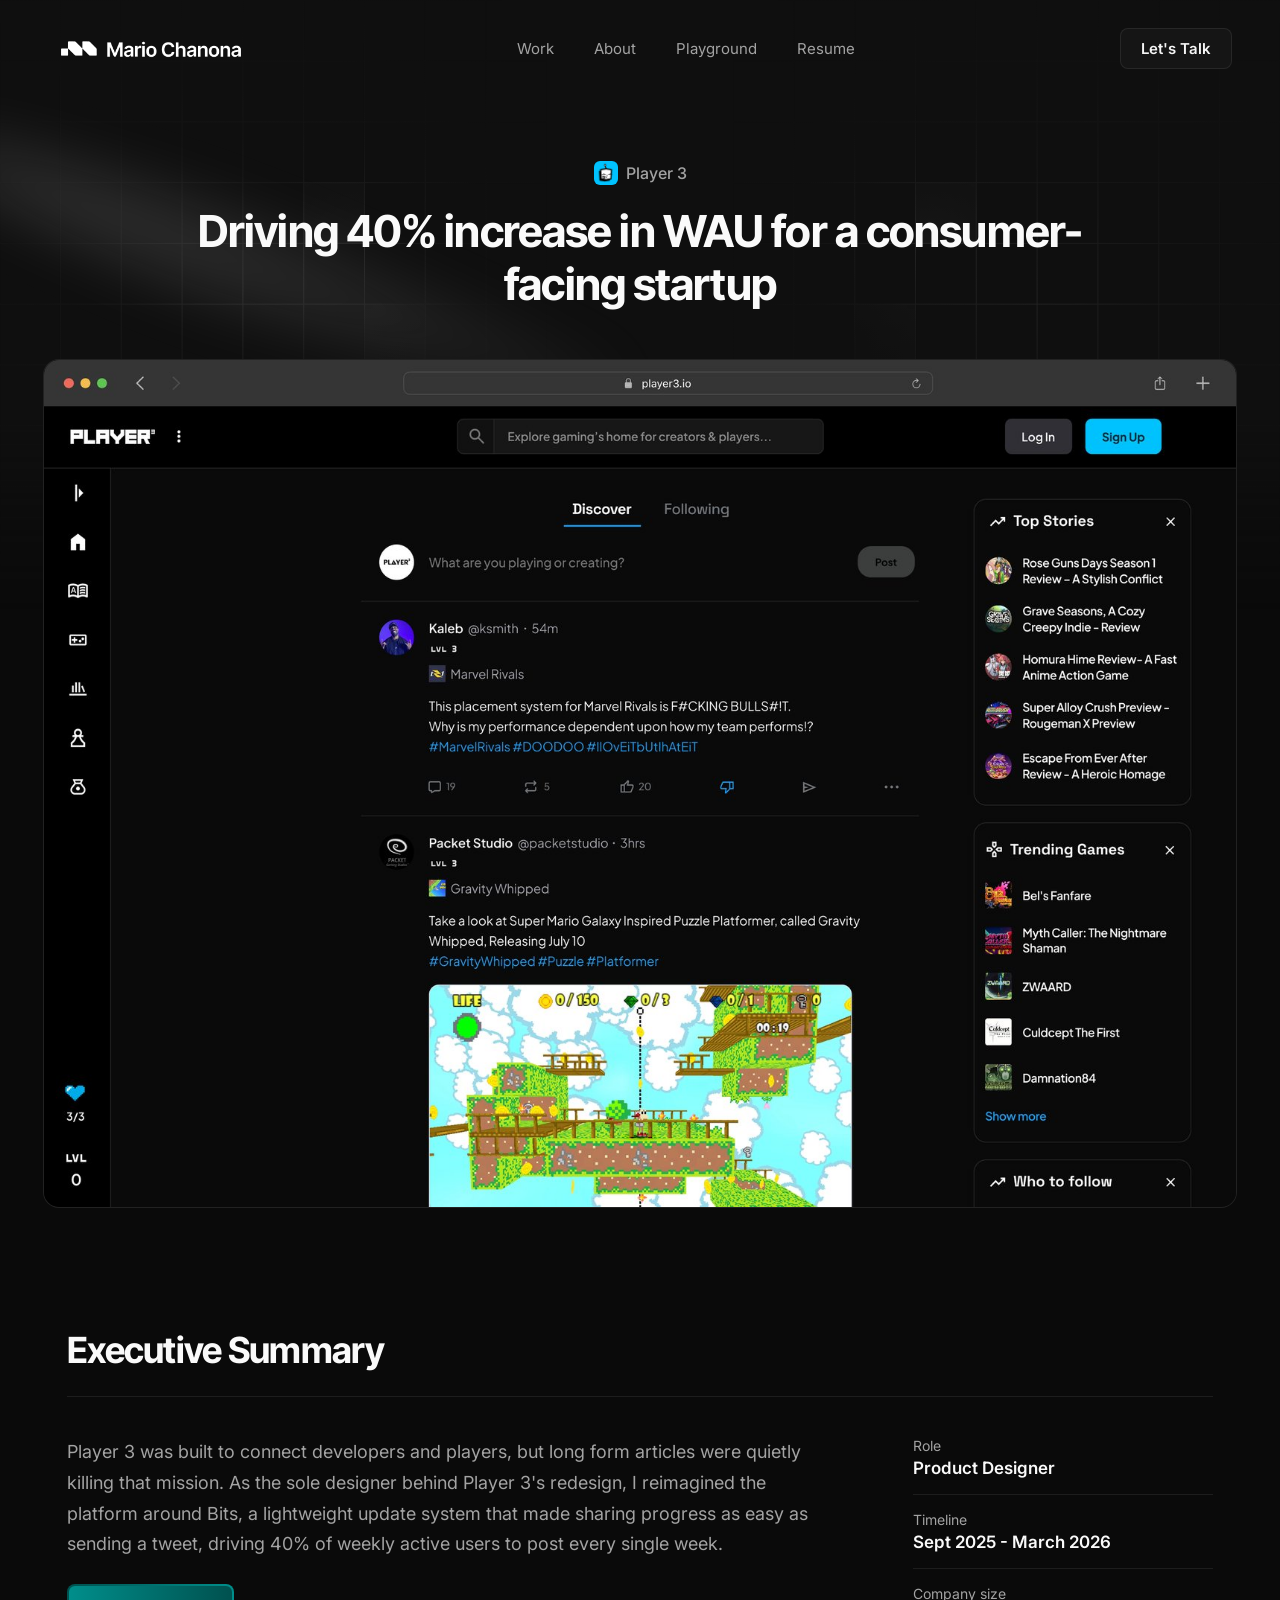
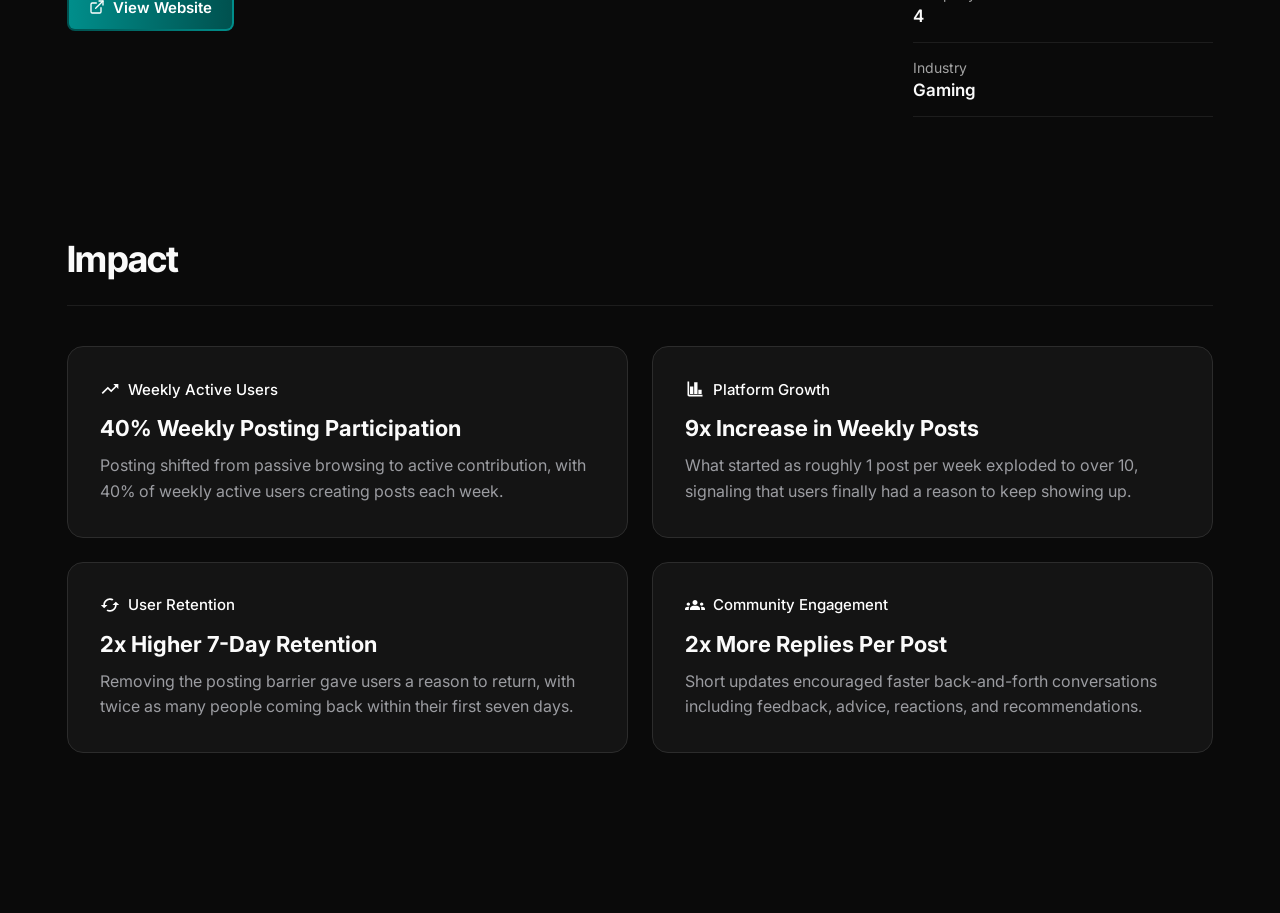
==== player3.html @ 50f40445 "Player 3 Case Study Added" ====
<!doctype html>
<html lang="en">
<head>
  <meta charset="UTF-8" />
  <meta name="viewport" content="width=device-width, initial-scale=1.0" />
  <title>Player 3 — Mario Chanona</title>
  <link rel="preconnect" href="https://fonts.googleapis.com" />
  <link rel="preconnect" href="https://fonts.gstatic.com" crossorigin />
  <link
    href="https://fonts.googleapis.com/css2?family=Inter:wght@400;500;600;700;800;900&family=Inter+Tight:wght@600&display=swap"
    rel="stylesheet" />
  <link rel="stylesheet" href="styles.css" />
</head>
<body>
  <div class="page-bg" aria-hidden="true"></div>

  <main>
    <header class="navbar" id="top">
      <a href="index.html" class="navbar__brand">
        <img src="images/My_ Logo.png" alt="Mario Chanona" class="navbar__logo-img" />
      </a>
      <nav class="navbar__links" aria-label="Primary">
        <a href="index.html#work" class="navbar__link">Work</a>
        <a href="index.html#about" class="navbar__link">About</a>
        <a href="index.html#playground" class="navbar__link">Playground</a>
        <a href="index.html#resume" class="navbar__link">Resume</a>
      </nav>
      <a href="index.html#contact" class="navbar__cta">Let's Talk</a>

      <button type="button" class="navbar__toggle" id="menuToggle" aria-label="Toggle menu" aria-expanded="false" aria-controls="mobileMenu">
        <svg class="navbar__toggle-icon navbar__toggle-icon--menu" width="22" height="22" viewBox="0 0 24 24" fill="none" stroke="currentColor" stroke-width="2" stroke-linecap="round" aria-hidden="true">
          <path d="M3 6h18M3 12h18M3 18h18" />
        </svg>
        <svg class="navbar__toggle-icon navbar__toggle-icon--close" width="22" height="22" viewBox="0 0 24 24" fill="none" stroke="currentColor" stroke-width="2" stroke-linecap="round" aria-hidden="true">
          <path d="M18 6 6 18M6 6l12 12" />
        </svg>
      </button>
    </header>

    <div class="mobile-menu" id="mobileMenu">
      <div class="mobile-menu__header">
        <a href="index.html" class="mobile-menu__brand">
          <img src="images/My_ Logo.png" alt="Mario Chanona" class="mobile-menu__logo-img" />
        </a>
        <button type="button" class="mobile-menu__close" id="menuClose" aria-label="Close menu">
          <svg width="22" height="22" viewBox="0 0 24 24" fill="none" stroke="currentColor" stroke-width="2" stroke-linecap="round" aria-hidden="true">
            <path d="M18 6 6 18M6 6l12 12" />
          </svg>
        </button>
      </div>

      <nav class="mobile-menu__links" aria-label="Mobile">
        <a href="index.html#work" class="mobile-menu__link">Work</a>
        <a href="index.html#about" class="mobile-menu__link">About</a>
        <a href="index.html#playground" class="mobile-menu__link">Playground</a>
        <a href="index.html#resume" class="mobile-menu__link">Resume</a>
      </nav>

      <a href="index.html#contact" class="mobile-menu__cta">Let's Talk</a>
    </div>

    <script>
      (function () {
        var toggle = document.getElementById('menuToggle');
        var closeBtn = document.getElementById('menuClose');
        var menu = document.getElementById('mobileMenu');

        function openMenu() {
          menu.classList.add('is-open');
          toggle.classList.add('is-active');
          toggle.setAttribute('aria-expanded', 'true');
          document.body.style.overflow = 'hidden';
        }

        function closeMenu() {
          menu.classList.remove('is-open');
          toggle.classList.remove('is-active');
          toggle.setAttribute('aria-expanded', 'false');
          document.body.style.overflow = '';
        }

        toggle.addEventListener('click', function () {
          menu.classList.contains('is-open') ? closeMenu() : openMenu();
        });
        closeBtn.addEventListener('click', closeMenu);
        menu.querySelectorAll('.mobile-menu__link, .mobile-menu__cta').forEach(function (link) {
          link.addEventListener('click', closeMenu);
        });
      })();
    </script>

    <section class="case-hero">
      <span class="case-hero__eyebrow">
        <img src="images/Player3_icon.png" alt="" class="case-hero__icon" />
        Player 3
      </span>

      <h1 class="case-hero__title">Driving 40% increase in WAU for a consumer-facing startup</h1>

      <div class="case-hero__preview">
        <img src="images/player-preview.jpg" alt="Player 3 case study preview" />
      </div>
    </section>

    <section class="case-summary">
      <h2 class="case-summary__heading">Executive Summary</h2>
      <hr class="case-summary__divider" />

      <div class="case-summary__grid">
        <div class="case-summary__text">
          <p>
            Player 3 was built to connect developers and players, but long form articles were quietly killing
            that mission. As the sole designer behind Player 3's redesign, I reimagined the platform around
            Bits, a lightweight update system that made sharing progress as easy as sending a tweet, driving
            40% of weekly active users to post every single week.
          </p>

          <a href="https://player3.io" target="_blank" rel="noopener" class="case-summary__cta">
            <svg width="16" height="16" viewBox="0 0 24 24" fill="none" stroke="currentColor" stroke-width="2" stroke-linecap="round" stroke-linejoin="round" aria-hidden="true">
              <path d="M18 13v6a2 2 0 0 1-2 2H5a2 2 0 0 1-2-2V8a2 2 0 0 1 2-2h6" />
              <path d="M15 3h6v6" />
              <path d="M10 14 21 3" />
            </svg>
            View Website
          </a>
        </div>

        <div class="case-summary__meta">
          <div class="case-summary__meta-item">
            <span class="case-summary__meta-label">Role</span>
            <span class="case-summary__meta-value">Product Designer</span>
          </div>
          <div class="case-summary__meta-item">
            <span class="case-summary__meta-label">Timeline</span>
            <span class="case-summary__meta-value">Sept 2025 - March 2026</span>
          </div>
          <div class="case-summary__meta-item">
            <span class="case-summary__meta-label">Company size</span>
            <span class="case-summary__meta-value">4</span>
          </div>
          <div class="case-summary__meta-item">
            <span class="case-summary__meta-label">Industry</span>
            <span class="case-summary__meta-value">Gaming</span>
          </div>
        </div>
      </div>
    </section>

    <section class="case-impact">
      <h2 class="case-impact__heading">Impact</h2>
      <hr class="case-impact__divider" />

      <div class="case-impact__grid">
        <article class="impact-card">
          <div class="impact-card__label">
            <svg width="20" height="20" viewBox="0 0 24 24" fill="currentColor" aria-hidden="true">
              <path d="M16 6l2.29 2.29-4.88 4.88-4-4L2 16.59 3.41 18l6-6 4 4 6.3-6.29L22 12V6z" />
            </svg>
            Weekly Active Users
          </div>
          <h3 class="impact-card__stat">40% Weekly Posting Participation</h3>
          <p class="impact-card__description">
            Posting shifted from passive browsing to active contribution, with 40% of weekly active users
            creating posts each week.
          </p>
        </article>

        <article class="impact-card">
          <div class="impact-card__label">
                <img src="images/finance.svg" alt="" class="impact-card__icon" />
                Platform Growth
          </div>
          <h3 class="impact-card__stat">9x Increase in Weekly Posts</h3>
          <p class="impact-card__description">
            What started as roughly 1 post per week exploded to over 10, signaling that users finally had a
            reason to keep showing up.
          </p>
        </article>

        <article class="impact-card">
          <div class="impact-card__label">
            <svg width="20" height="20" viewBox="0 0 24 24" fill="currentColor" aria-hidden="true">
              <path d="M19 8l-4 4h3c0 3.31-2.69 6-6 6-1.01 0-1.97-.25-2.8-.7l-1.46 1.46C8.97 19.54 10.43 20 12 20c4.42 0 8-3.58 8-8h3l-4-4zM6 12c0-3.31 2.69-6 6-6 1.01 0 1.97.25 2.8.7l1.46-1.46C15.03 4.46 13.57 4 12 4c-4.42 0-8 3.58-8 8H1l4 4 4-4H6z" />
            </svg>
            User Retention
          </div>
          <h3 class="impact-card__stat">2x Higher 7-Day Retention</h3>
          <p class="impact-card__description">
            Removing the posting barrier gave users a reason to return, with twice as many people coming back
            within their first seven days.
          </p>
        </article>

        <article class="impact-card">
          <div class="impact-card__label">
                <img src="images/groups.svg" alt="" class="impact-card__icon" />
                Community Engagement
          </div>
          <h3 class="impact-card__stat">2x More Replies Per Post</h3>
          <p class="impact-card__description">
            Short updates encouraged faster back-and-forth conversations including feedback, advice, reactions,
            and recommendations.
          </p>
        </article>
      </div>
    </section>
  </main>
</body>
</html>
---- styles.css ----
* {
  margin: 0;
  padding: 0;
  box-sizing: border-box;
}

:root {
  --bg: #0a0a0a;
  --bg-panel: #151515;
  --text-primary: #f5f5f5;
  --text-secondary: #a3a3a3;
  --text-muted: #7a7a7a;
  --border: rgba(255, 255, 255, 0.08);
}

html,
body {
  background: var(--bg);
  color: var(--text-primary);
  font-family: 'Inter', -apple-system, BlinkMacSystemFont, 'Segoe UI', sans-serif;
  -webkit-font-smoothing: antialiased;
  -moz-osx-font-smoothing: grayscale;
  scroll-behavior: smooth;
}

a {
  color: inherit;
  text-decoration: none;
}

/* ---------- Page background ----------
   Wraps the navbar AND the hero in one continuous image, so the
   background doesn't restart below the nav. Swap the file at
   images/background.png to update it. */

.page-bg {
  position: absolute;
  top: 0;
  left: 0;
  right: 0;
  aspect-ratio: 2000 / 952; /* the SVG's own native canvas size — keeps grid cells true to scale */
  z-index: 0;
  pointer-events: none;
  background-image: url('images/glow.svg');
  background-repeat: no-repeat;
  background-position: top center;
  background-size: 100% 100%;
  mask-image: linear-gradient(to bottom, black 0%, black 70%, transparent 100%);
  -webkit-mask-image: linear-gradient(to bottom, black 0%, black 70%, transparent 100%);
}

/* ---------- Navbar ---------- */

.navbar {
  position: relative;
  z-index: 10;
  display: flex;
  align-items: center;
  justify-content: space-between;
  max-width: 1440px;
  margin: 0 auto;
  padding: 28px 48px;
}

.navbar__brand {
  display: flex;
  align-items: center;
  gap: 10px;
}

.navbar__logo-img {
  flex-shrink: 0;
}

.navbar__brand-name {
  font-size: 17px;
  font-weight: 700;
  letter-spacing: -0.01em;
  color: var(--text-primary);
}

.navbar__link {
  font-size: 15px;
  font-weight: 400;
  color: var(--text-secondary);
  transition: color 0.15s ease;
}

.navbar__link:hover {
  color: var(--text-primary);
}

.navbar__link:active {
  color: #d4d4d4;
}

/* Add this class to whichever link is the current page */
.navbar__link--current {
  color: var(--text-primary);
  position: relative;
}

.navbar__link--current::after {
  content: '';
  position: absolute;
  left: 0;
  right: 0;
  bottom: -6px;
  height: 1px;
  background: var(--text-primary);
}

.navbar__links {
  display: flex;
  align-items: center;
  gap: 40px;
}

.navbar__cta {
  display: inline-flex;
  align-items: center;
  justify-content: center;
  padding: 10px 20px;
  border-radius: 8px;
  border: 1px solid var(--border);
  background: var(--bg-panel);
  font-size: 15px;
  font-weight: 600;
  color: var(--text-primary);
  transition: background 0.15s ease, border-color 0.15s ease;
}

.navbar__cta:hover {
  background: #1f1f1f;
  border-color: rgba(255, 255, 255, 0.16);
}

@media (max-width: 860px) {
  .navbar {
    padding: 20px 24px;
  }

  .navbar__links {
    display: none;
  }
}

.navbar__logo-img {
  flex-shrink: 0;
  display: block;
  height: 32px;
  width: auto;
}

/* ---------- Hero ---------- */

.hero {
  position: relative;
  padding: 120px 24px 64px;
}

.hero__content {
  position: relative;
  z-index: 1;
  max-width: 1000px;
  margin: 0 auto;
  text-align: center;
}

.hero__title {
  font-family: 'Inter Tight', 'Inter', sans-serif;
  font-weight: 600;
  letter-spacing: -0.02em;
  line-height: 1.2;
  font-size: 3.4375rem; /* 55px */
  color: #fafafa;
}

.hero__description {
  margin: 32px auto 0;
  max-width: 700px;
  font-size: 19px;
  line-height: 1.55;
  color: var(--text-secondary);
  font-weight: 400;
  text-wrap: balance; /* keeps this at 2 balanced lines instead of an orphan 3rd line */
}

.hero__cta {
  display: inline-flex;
  align-items: center;
  justify-content: center;
  margin-top: 40px;
  padding: 10px 20px;
  border-radius: 8px;
  background: #ffffff;
  color: #0a0a0a;
  font-size: 15px;
  font-weight: 600;
  transition: transform 0.15s ease, background 0.15s ease;
}

.hero__cta:hover {
  background: #ececec;
  transform: translateY(-1px);
}

@media (max-width: 640px) {
  .hero {
    padding: 88px 20px 120px;
  }

   .hero__title {
    font-size: 2.5rem; /* 40px — fixed 55px is too wide for small screens */
  }

  .hero__description {
    font-size: 16px;
  }
}

/* ---------- Trusted-by logo marquee ---------- */

.trusted {
  position: relative;
  z-index: 1;
  padding: 0 24px 120px;
  text-align: center;
}

.trusted__label {
  font-size: 17px;
  font-weight: 600;
  color: var(--text-primary);
  margin-bottom: 32px;
  letter-spacing: -0.005em;
}

.trusted__marquee {
  overflow: hidden;
  max-width: 1100px;
  margin: 0 auto;
  mask-image: linear-gradient(to right, transparent, black 10%, black 90%, transparent);
  -webkit-mask-image: linear-gradient(to right, transparent, black 10%, black 90%, transparent);
}

.trusted__track {
  display: flex;
  align-items: center;
  gap: 64px;
  width: max-content;
  animation: trusted-scroll 24s linear infinite;
}


.trusted__logo {
  flex-shrink: 0;
  display: flex;
  align-items: center;
}

.trusted__logo img {
  height: 28px;
  width: auto;
  /* forces every logo to the same muted gray, no matter its original color */
  filter: grayscale(1) brightness(0) invert(1);
  opacity: 0.55;
  transition: opacity 0.15s ease;
}

.trusted__logo:hover img {
  opacity: 0.85;
}

@keyframes trusted-scroll {
  from { transform: translateX(0); }
  to { transform: translateX(-50%); }
}

@media (prefers-reduced-motion: reduce) {
  .trusted__track {
    animation: none;
  }
}

/* ---------- Featured work ---------- */

.work {
  position: relative;
  z-index: 1;
  max-width: 1194px;
  margin: 0 auto;
  padding: 0 24px 160px;
}

.work__intro {
  text-align: center;
}

.work__eyebrow {
  display: inline-flex;
  align-items: center;
  gap: 8px;
  padding: 8px 16px;
  border-radius: 999px;
  background: rgba(51, 198, 171, 0.1);
  border: 1px solid rgba(51, 198, 171, 0.35);
  color: #33c6ab;
  font-size: 14px;
  font-weight: 600;
}

.work__heading {
  margin-top: 24px;
  font-family: 'Inter Tight', 'Inter', sans-serif;
  font-weight: 700;
  letter-spacing: -0.02em;
  font-size: clamp(32px, 5vw, 48px);
  color: #fafafa;
}

.work__subheading {
  margin-top: 16px;
  font-size: 18px;
  color: var(--text-secondary);
}

.work__card {
  position: sticky;
  margin-top: 64px;
  display: grid;
  grid-template-columns: 1fr 1fr;
  gap: 48px;
  align-items: stretch;
  background: #161616;
  border: 1px solid var(--border);
  border-radius: 20px;
  padding: 48px;
  text-align: left;
}

.work__card--1 {
  top: 24px;
  z-index: 1;
}

.work__card--2 {
  top: 40px;
  z-index: 2;
}

.work__card--3 {
  top: 56px;
  z-index: 3;
}

.work__card--4 {
  top: 72px;
  z-index: 4;
}

.work__project-logo {
  display: block;
  height: 14px;
  width: auto;
}

.work__project-title {
  margin-top: 20px;
  font-size: 26px;
  font-weight: 700;
  line-height: 1.3;
  color: #fafafa;
}

.work__cta {
  display: inline-flex;
  align-items: center;
  gap: 6px;
  margin-top: 24px;
  padding: 12px 20px;
  background: #1f1f1f;
  border: 1px solid #2b2b2b;
  border-radius: 8px;
  color: var(--text-primary);
  font-size: 15px;
  font-weight: 600;
  transition: background 0.15s ease, border-color 0.15s ease;
}

.work__cta:hover {
  background: #303030;
  border-color: #2b2b2b;
}

.work__stats {
  display: flex;
  gap: 40px;
  margin-top: 40px;
}

.work__stat {
  display: flex;
  flex-direction: column;
}

.work__stat-number {
  font-size: 28px;
  font-weight: 700;
  color: #00BF40;
}

.work__stat-label {
  margin-top: 4px;
  font-size: 14px;
  color: var(--text-secondary);
}

.work__project-preview {
  border-radius: 12px;
  overflow: hidden;
}

.work__project-preview img {
  width: 100%;
  height: 100%;
  object-fit: cover;
  display: block;
}


@media (max-width: 860px) {
  .work__card {
    grid-template-columns: 1fr;
    position: sticky;
  }

  .work__card + .work__card {
    margin-top: 400px;
  }
}

@media (max-width: 640px) {
  .work__stats {
    flex-wrap: wrap;
    row-gap: 24px;
  }
}

/* ---------- Testimonials ---------- */

.testimonials {
  position: relative;
  z-index: 1;
  padding: 160px 0;
  overflow: hidden;
}

.testimonials__intro {
  max-width: 1194px;
  margin: 0 auto;
  padding: 0 24px;
  text-align: center;
}

.testimonials__eyebrow {
  display: inline-flex;
  align-items: center;
  gap: 8px;
  padding: 8px 16px;
  border-radius: 999px;
  background: rgba(51, 198, 171, 0.1);
  border: 1px solid rgba(51, 198, 171, 0.35);
  color: #33c6ab;
  font-size: 14px;
  font-weight: 600;
}

.testimonials__heading {
  margin-top: 24px;
  font-family: 'Inter Tight', 'Inter', sans-serif;
  font-weight: 700;
  letter-spacing: -0.02em;
  font-size: clamp(32px, 5vw, 48px);
  color: #fafafa;
}

.testimonials__subheading {
  margin: 16px auto 0;
  max-width: 560px;
  font-size: 18px;
  color: var(--text-secondary);
}

.testimonials__row {
  max-width: 1100px;
  margin: 40px auto 0;
  overflow: hidden;
  mask-image: linear-gradient(to right, transparent, black 10%, black 90%, transparent);
  -webkit-mask-image: linear-gradient(to right, transparent, black 10%, black 90%, transparent);
}

.testimonials__row:first-of-type {
  margin-top: 64px;
}

.testimonials__track {
  display: flex;
  gap: 24px;
  width: max-content;
  padding: 0 24px;
  animation-duration: 50s;
  animation-timing-function: linear;
  animation-iteration-count: infinite;
}

.testimonials__row--top .testimonials__track {
  animation-name: testimonials-scroll-left;
}

.testimonials__row--bottom .testimonials__track {
  animation-name: testimonials-scroll-right;
}

@keyframes testimonials-scroll-left {
  from {
    transform: translateX(0);
  }
  to {
    transform: translateX(-50%);
  }
}

@keyframes testimonials-scroll-right {
  from {
    transform: translateX(-50%);
  }
  to {
    transform: translateX(0);
  }
}

@media (prefers-reduced-motion: reduce) {
  .testimonials__track {
    animation: none;
  }
}

.testimonial-card {
  flex-shrink: 0;
  display: flex;
  flex-direction: column;
  justify-content: space-between;
  width: 400px;
  padding: 24px;
  background: #161616;
  border: 1px solid #242424;
  border-radius: 16px;
}

.testimonial-card__quote {
  font-size: 15px;
  line-height: 1.6;
  color: var(--text-secondary);
}

.testimonial-card__footer {
  display: flex;
  align-items: center;
  justify-content: space-between;
  gap: 16px;
  margin-top: 24px;
}

.testimonial-card__person {
  display: flex;
  align-items: center;
  gap: 12px;
  min-width: 0;
  flex: 1 1 auto;
  overflow: hidden;
}

.testimonial-card__avatar {
  flex-shrink: 0;
  width: 40px;
  height: 40px;
  border-radius: 50%;
  object-fit: cover;
  background: var(--bg-panel);
}

.testimonial-card__name {
  font-size: 14px;
  font-weight: 600;
  color: var(--text-primary);
  white-space: nowrap;
  overflow: hidden;
  text-overflow: ellipsis;
}

.testimonial-card__role {
  margin-top: 2px;
  font-size: 13px;
  color: var(--text-secondary);
  white-space: nowrap;
  overflow: hidden;
  text-overflow: ellipsis;
}

.testimonial-card__brand {
  flex-shrink: 0;
  max-width: 130px;
  height: 22px;
  width: auto;
  object-fit: contain;
}

@media (max-width: 640px) {
  .testimonials {
    padding: 100px 0;
  }

  .testimonial-card {
    width: 300px;
  }
}

/* ---------- About ---------- */

.about {
  position: relative;
  z-index: 1;
  max-width: 1194px;
  margin: 0 auto;
  padding: 0 24px 160px;
  display: grid;
  grid-template-columns: 1fr 1fr;
  gap: 64px;
  align-items: center;
}

.about__eyebrow {
  display: inline-flex;
  align-items: center;
  gap: 8px;
  padding: 8px 16px;
  border-radius: 999px;
  background: rgba(51, 198, 171, 0.1);
  border: 1px solid rgba(51, 198, 171, 0.35);
  color: #33c6ab;
  font-size: 14px;
  font-weight: 600;
}

.about__heading {
  margin-top: 24px;
  font-family: 'Inter Tight', 'Inter', sans-serif;
  font-weight: 700;
  letter-spacing: -0.02em;
  font-size: clamp(32px, 5vw, 48px);
  color: #fafafa;
}

.about__description {
  margin-top: 16px;
  max-width: 480px;
  font-size: 18px;
  line-height: 1.6;
  color: var(--text-secondary);
}

.about__cta {
  display: inline-flex;
  align-items: center;
  margin-top: 32px;
  padding: 12px 20px;
  background: #1f1f1f;
  border: 1px solid #2b2b2b;
  border-radius: 8px;
  color: var(--text-primary);
  font-size: 15px;
  font-weight: 600;
  transition: background 0.15s ease, border-color 0.15s ease;
}

.about__cta:hover {
  background: #303030;
  border-color: #2b2b2b;
}

.about__photo img {
  display: block;
  width: 100%;
  aspect-ratio: 1 / 1;
  object-fit: cover;
  border-radius: 16px;
}

@media (max-width: 860px) {
  .about {
    grid-template-columns: 1fr;
  }

  .about__content {
    text-align: center;
  }
}

/* ---------- CTA banner ---------- */

.cta-banner {
  position: relative;
  z-index: 1;
  max-width: 1194px;
  margin: 0 auto;
  padding: 0 24px 160px;
}

.cta-banner__card {
  position: relative;
  overflow: hidden;
  display: flex;
  align-items: center;
  justify-content: space-between;
  gap: 32px;
  padding: 48px;
  background-color: #141414;
  background-image: url('images/glow.svg');
  background-size: cover;
  background-position: center;
  border: 1px solid var(--border);
  border-radius: 20px;
}

.cta-banner__heading {
  font-family: 'Inter Tight', 'Inter', sans-serif;
  font-weight: 700;
  letter-spacing: -0.02em;
  font-size: clamp(24px, 3vw, 32px);
  color: #fafafa;
}

.cta-banner__subheading {
  margin-top: 8px;
  font-size: 16px;
  color: var(--text-secondary);
}

.cta-banner__button {
  flex-shrink: 0;
  display: inline-flex;
  align-items: center;
  justify-content: center;
  padding: 14px 28px;
  background: #ffffff;
  color: #0a0a0a;
  border-radius: 8px;
  font-size: 15px;
  font-weight: 600;
  white-space: nowrap;
  transition: background 0.15s ease, transform 0.15s ease;
}

.cta-banner__button:hover {
  background: #ececec;
  transform: translateY(-1px);
}

@media (max-width: 640px) {
  .cta-banner__card {
    flex-direction: column;
    align-items: flex-start;
    padding: 32px;
  }

  .cta-banner__button {
    width: 100%;
    text-align: center;
  }
}

/* ---------- Footer ---------- */

.footer {
  position: relative;
  z-index: 1;
}

.footer__top {
  display: flex;
  align-items: center;
  justify-content: space-between;
  max-width: 1440px;
  margin: 0 auto;
  padding: 28px 48px;
}

.footer__logo-img {
  display: block;
  height: 32px;
  width: auto;
}

.footer__links {
  display: flex;
  align-items: center;
  gap: 40px;
}

.footer__link {
  font-size: 15px;
  font-weight: 400;
  color: var(--text-secondary);
  transition: color 0.15s ease;
}

.footer__link:hover {
  color: var(--text-primary);
}

.footer__divider {
  max-width: 1440px;
  margin: 0 auto;
  border: none;
  border-top: 1px solid var(--border);
}

.footer__bottom {
  display: flex;
  align-items: center;
  justify-content: space-between;
  max-width: 1440px;
  margin: 0 auto;
  padding: 24px 48px 48px;
}

.footer__copyright {
  font-size: 14px;
  color: var(--text-secondary);
}

.footer__socials {
  display: flex;
  align-items: center;
  gap: 12px;
}

.footer__icon {
  display: inline-flex;
  align-items: center;
  justify-content: center;
  width: 32px;
  height: 32px;
  border-radius: 8px;
  color: var(--text-secondary);
  background: var(--bg-panel);
  border: 1px solid var(--border);
}

@media (max-width: 640px) {
  .footer__top,
  .footer__bottom {
    padding-left: 24px;
    padding-right: 24px;
  }

  .footer__top {
    flex-direction: column;
    align-items: center;
    gap: 24px;
  }

  .footer__links {
    display: flex;
    flex-wrap: wrap;
    justify-content: center;
    gap: 16px 32px;
  }

  .footer__bottom {
    flex-direction: column;
    align-items: center;
    gap: 16px;
    text-align: center;
  }
}

/* ---------- Mobile menu ---------- */

.navbar__toggle {
  display: none;
  align-items: center;
  justify-content: center;
  padding: 8px;
  background: none;
  border: none;
  color: var(--text-primary);
  cursor: pointer;
}

.navbar__toggle-icon--close {
  display: none;
}

.navbar__toggle.is-active .navbar__toggle-icon--menu {
  display: none;
}

.navbar__toggle.is-active .navbar__toggle-icon--close {
  display: block;
}

.mobile-menu {
  position: fixed;
  inset: 0;
  z-index: 50;
  display: flex;
  flex-direction: column;
  background: var(--bg);
  opacity: 0;
  visibility: hidden;
  pointer-events: none;
  transition: opacity 0.2s ease;
}

.mobile-menu.is-open {
  opacity: 1;
  visibility: visible;
  pointer-events: auto;
}

.mobile-menu__header {
  display: flex;
  align-items: center;
  justify-content: space-between;
  padding: 20px 24px;
}

.mobile-menu__logo-img {
  display: block;
  height: 32px;
  width: auto;
}

.mobile-menu__close {
  display: inline-flex;
  align-items: center;
  justify-content: center;
  padding: 8px;
  background: none;
  border: none;
  color: var(--text-primary);
  cursor: pointer;
}

.mobile-menu__links {
  flex: 1;
  display: flex;
  flex-direction: column;
  align-items: center;
  justify-content: center;
  gap: 40px;
}

.mobile-menu__link {
  font-size: 20px;
  font-weight: 500;
  color: var(--text-secondary);
  transition: color 0.15s ease;
}

.mobile-menu__link:hover {
  color: var(--text-primary);
}

.mobile-menu__cta {
  align-self: center;
  margin-bottom: 64px;
  padding: 12px 32px;
  background: #1f1f1f;
  border: 1px solid #2b2b2b;
  border-radius: 8px;
  color: var(--text-primary);
  font-size: 16px;
  font-weight: 600;
  transition: background 0.15s ease, border-color 0.15s ease;
}

.mobile-menu__cta:hover {
  background: #303030;
  border-color: #2b2b2b;
}

@media (max-width: 860px) {
  .navbar__cta {
    display: none;
  }

  .navbar__toggle {
    display: inline-flex;
  }
}

/* ---------- Case study hero ---------- */

.case-hero {
  position: relative;
  z-index: 1;
  padding: 64px 24px 0;
  text-align: center;
}

.case-hero__eyebrow {
  display: inline-flex;
  align-items: center;
  gap: 8px;
  font-size: 16px;
  font-weight: 500;
  color: var(--text-secondary);
}

.case-hero__icon {
  display: block;
  width: 24px;
  height: 24px;
  border-radius: 6px;
  object-fit: cover;
}

.case-hero__title {
  margin: 16px auto 0;
  max-width: 900px;
  font-family: 'Inter Tight', 'Inter', sans-serif;
  font-weight: 700;
  letter-spacing: -0.02em;
  line-height: 1.2;
  font-size: clamp(28px, 4vw, 44px);
  color: #fafafa;
}

.case-hero__preview {
  max-width: 1194px;
  margin: 48px auto 0;
  border-radius: 16px;
  overflow: hidden;
  border: 1px solid var(--border);
  background: #0f0f0f;
}

.case-hero__preview img {
  display: block;
  width: 100%;
  height: auto;
}

@media (max-width: 640px) {
  .case-hero {
    padding: 48px 20px 0;
  }
}

/* ---------- Case study: Executive Summary ---------- */

.case-summary {
  position: relative;
  z-index: 1;
  max-width: 1194px;
  margin: 0 auto;
  padding: 120px 24px 0;
}

.case-summary__heading {
  font-family: 'Inter Tight', 'Inter', sans-serif;
  font-weight: 700;
  letter-spacing: -0.02em;
  font-size: clamp(28px, 4vw, 36px);
  color: #fafafa;
}

.case-summary__divider {
  margin: 24px 0 0;
  border: none;
  border-top: 1px solid var(--border);
}

.case-summary__grid {
  margin-top: 40px;
  display: grid;
  grid-template-columns: 1fr 300px;
  gap: 80px;
}

.case-summary__text p {
  font-size: 18px;
  line-height: 1.7;
  color: var(--text-secondary);
}

.case-summary__cta {
  display: inline-flex;
  align-items: center;
  gap: 8px;
  margin-top: 24px;
  padding: 12px 20px;
  border: 2px solid transparent;
  border-radius: 8px;
  background:
    linear-gradient(90deg, #008e8b 0%, #00514f 100%) padding-box,
    linear-gradient(90deg, #00514f 0%, #008e8b 100%) border-box;
  color: #ffffff;
  font-size: 15px;
  font-weight: 600;
  transition: opacity 0.15s ease;
}

.case-summary__cta:hover {
  opacity: 0.9;
}

.case-summary__meta {
  display: flex;
  flex-direction: column;
}

.case-summary__meta-item {
  padding: 16px 0;
  border-bottom: 1px solid var(--border);
}

.case-summary__meta-item:first-child {
  padding-top: 0;
}

.case-summary__meta-label {
  display: block;
  font-size: 14px;
  color: var(--text-secondary);
}

.case-summary__meta-value {
  display: block;
  margin-top: 4px;
  font-size: 17px;
  font-weight: 600;
  color: #fafafa;
}

@media (max-width: 860px) {
  .case-summary {
    padding-top: 80px;
  }

  .case-summary__grid {
    grid-template-columns: 1fr;
    gap: 40px;
  }
}

/* ---------- Case study: Impact ---------- */

.case-impact {
  position: relative;
  z-index: 1;
  max-width: 1194px;
  margin: 0 auto;
  padding: 120px 24px 160px;
}

.case-impact__heading {
  font-family: 'Inter Tight', 'Inter', sans-serif;
  font-weight: 700;
  letter-spacing: -0.02em;
  font-size: clamp(28px, 4vw, 36px);
  color: #fafafa;
}

.case-impact__divider {
  margin: 24px 0 0;
  border: none;
  border-top: 1px solid var(--border);
}

.case-impact__grid {
  margin-top: 40px;
  display: grid;
  grid-template-columns: 1fr 1fr;
  gap: 24px;
}

.impact-card {
  background: #141414;
  border: 1px solid #2c2c2c;
  border-radius: 16px;
  padding: 32px;
}

.impact-card__label {
  display: flex;
  align-items: center;
  gap: 8px;
  font-size: 15px;
  font-weight: 500;
  color: #ffffff;
}

.impact-card__stat {
  margin-top: 16px;
  font-size: 22px;
  font-weight: 700;
  color: #fbfbfb;
}

.impact-card__icon {
  display: block;
  width: 20px;
  height: 20px;
  flex-shrink: 0;
}

.impact-card__description {
  margin-top: 12px;
  font-size: 16px;
  line-height: 1.6;
  color: #9b9ca1;
}

@media (max-width: 860px) {
  .case-impact {
    padding: 80px 24px 120px;
  }

  .case-impact__grid {
    grid-template-columns: 1fr;
  }
}
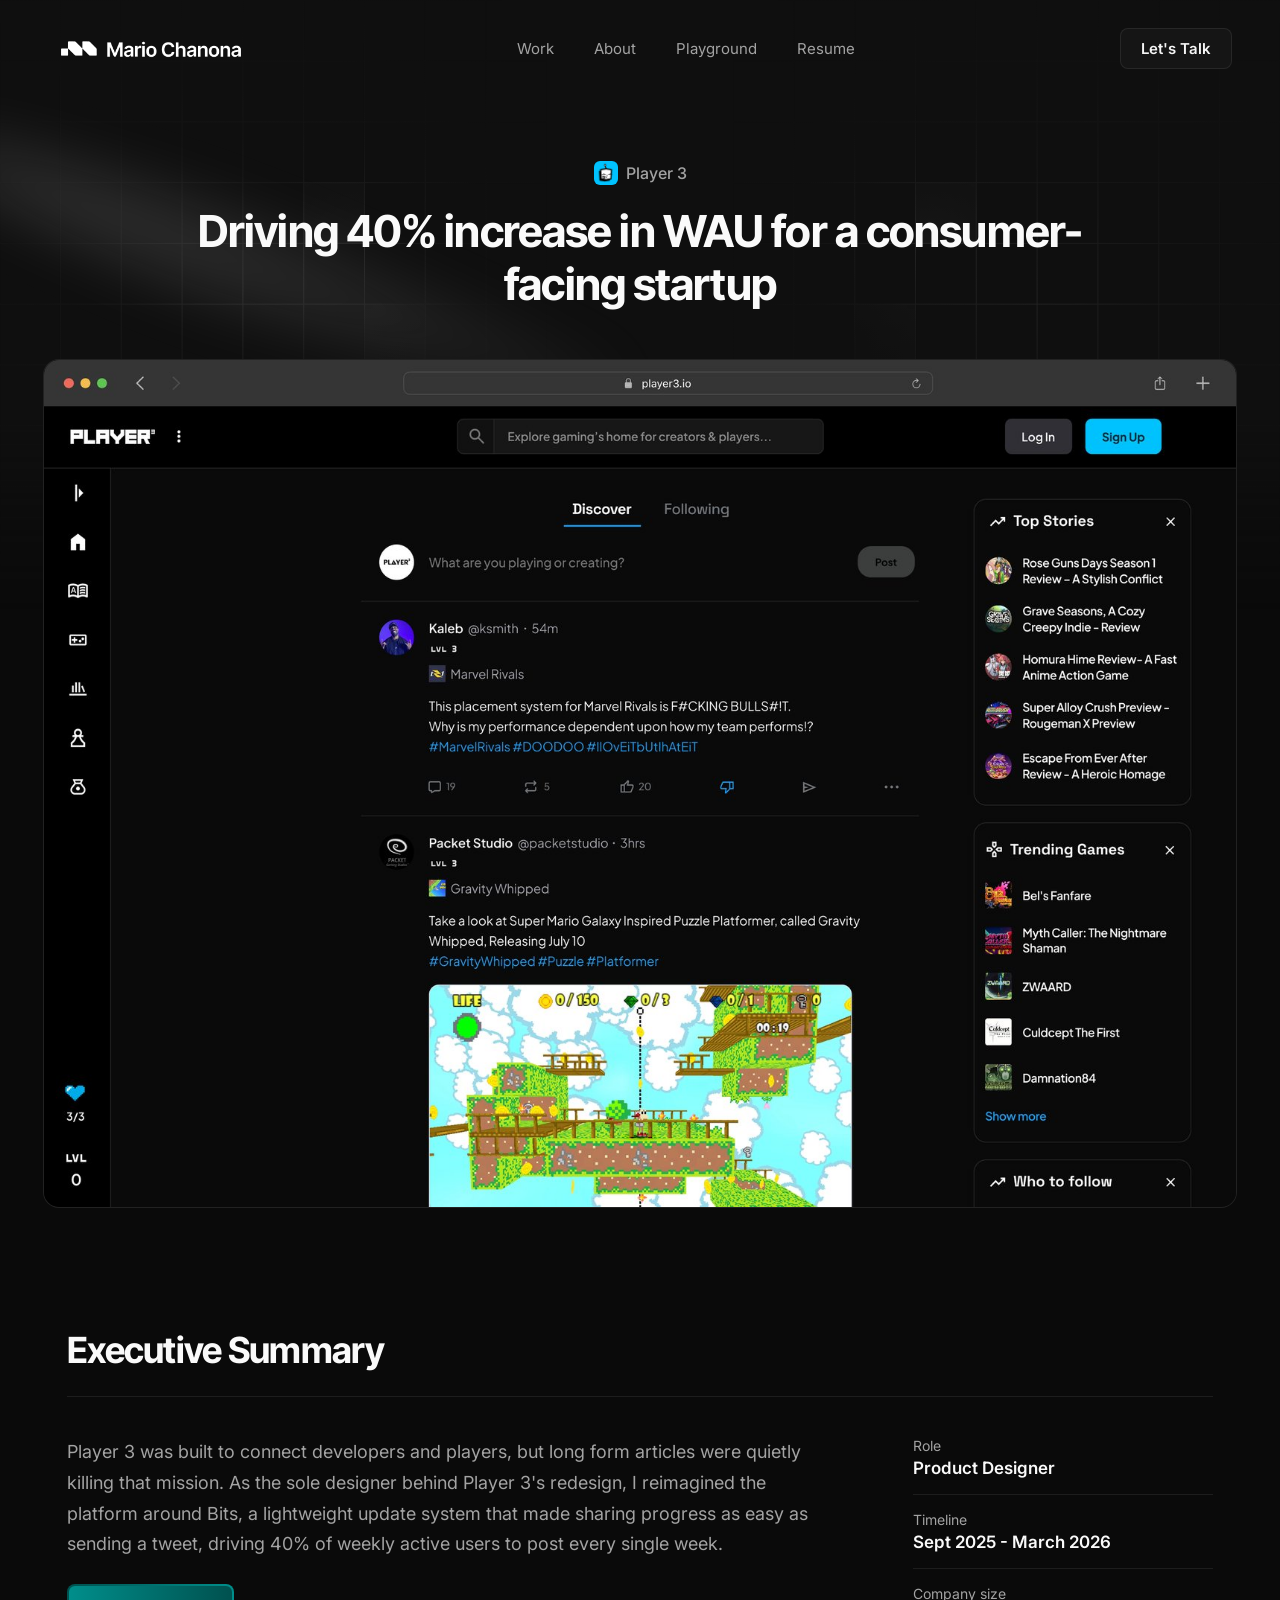
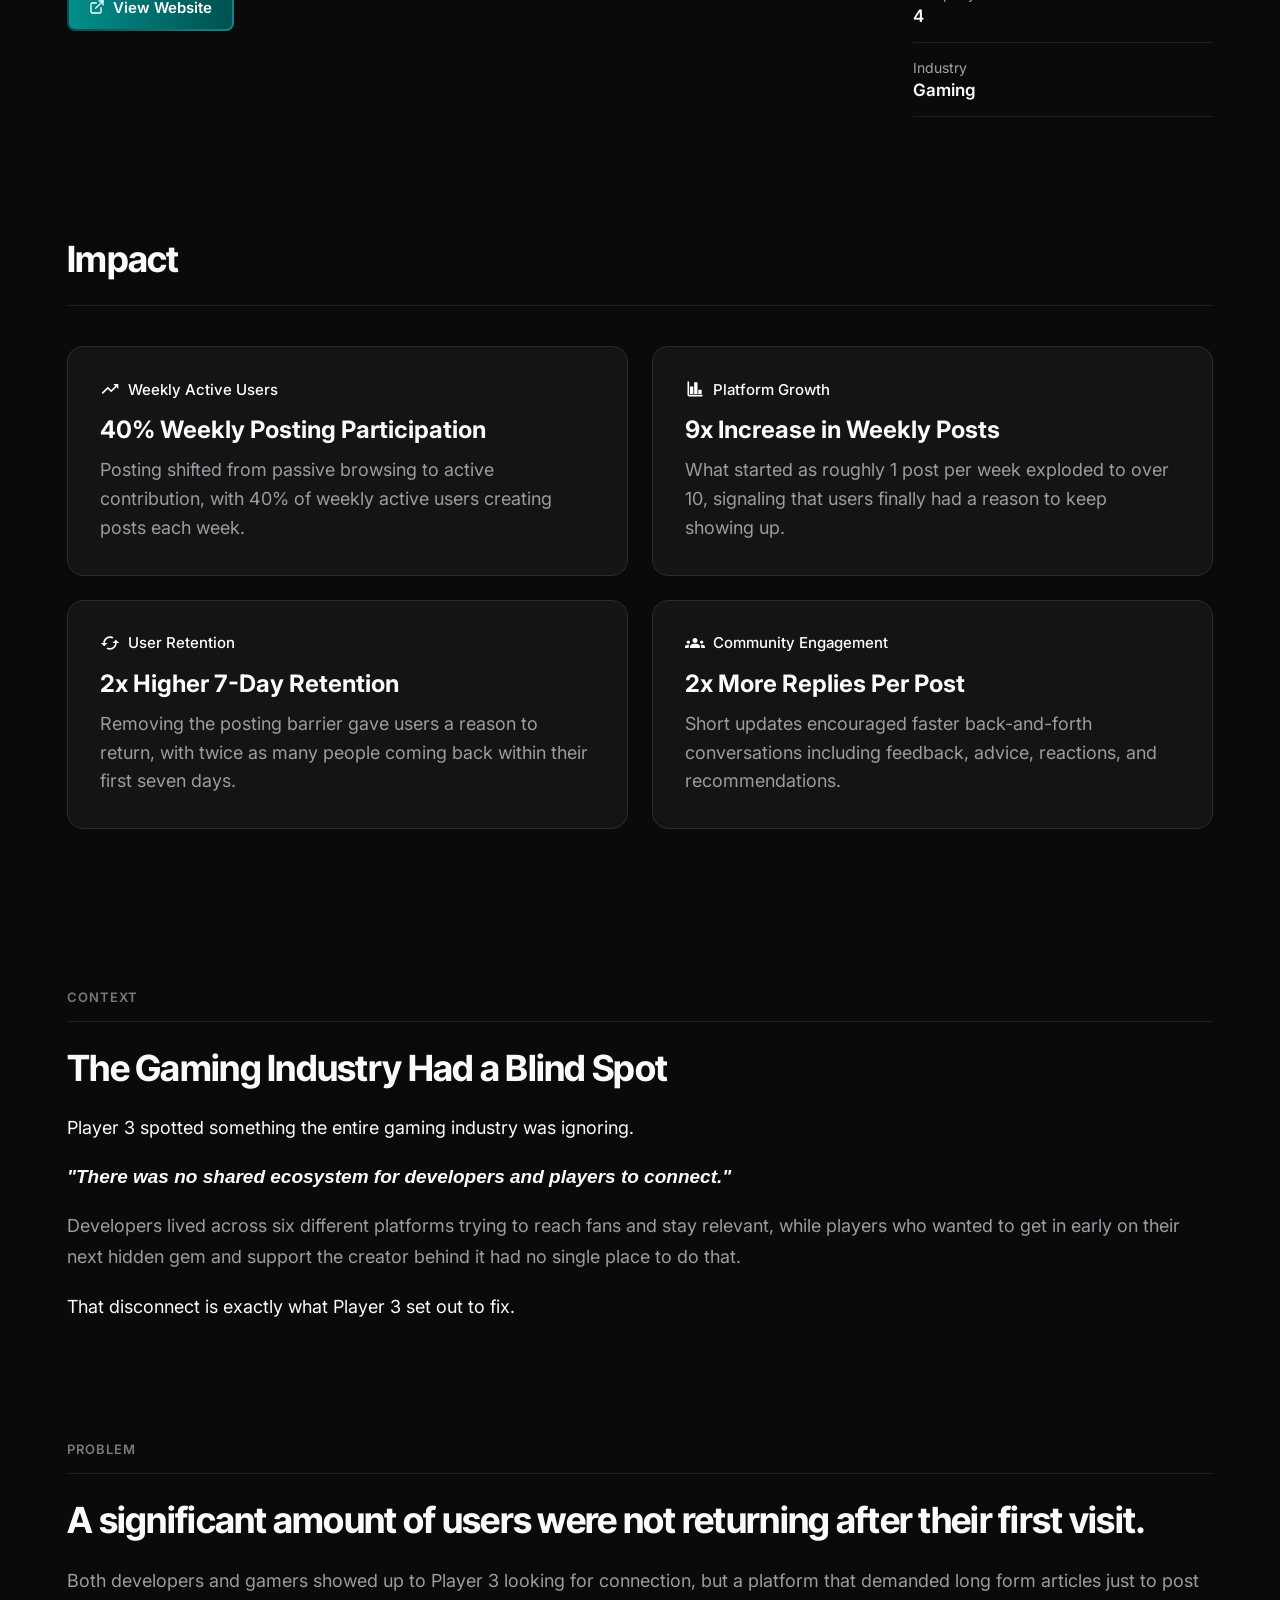
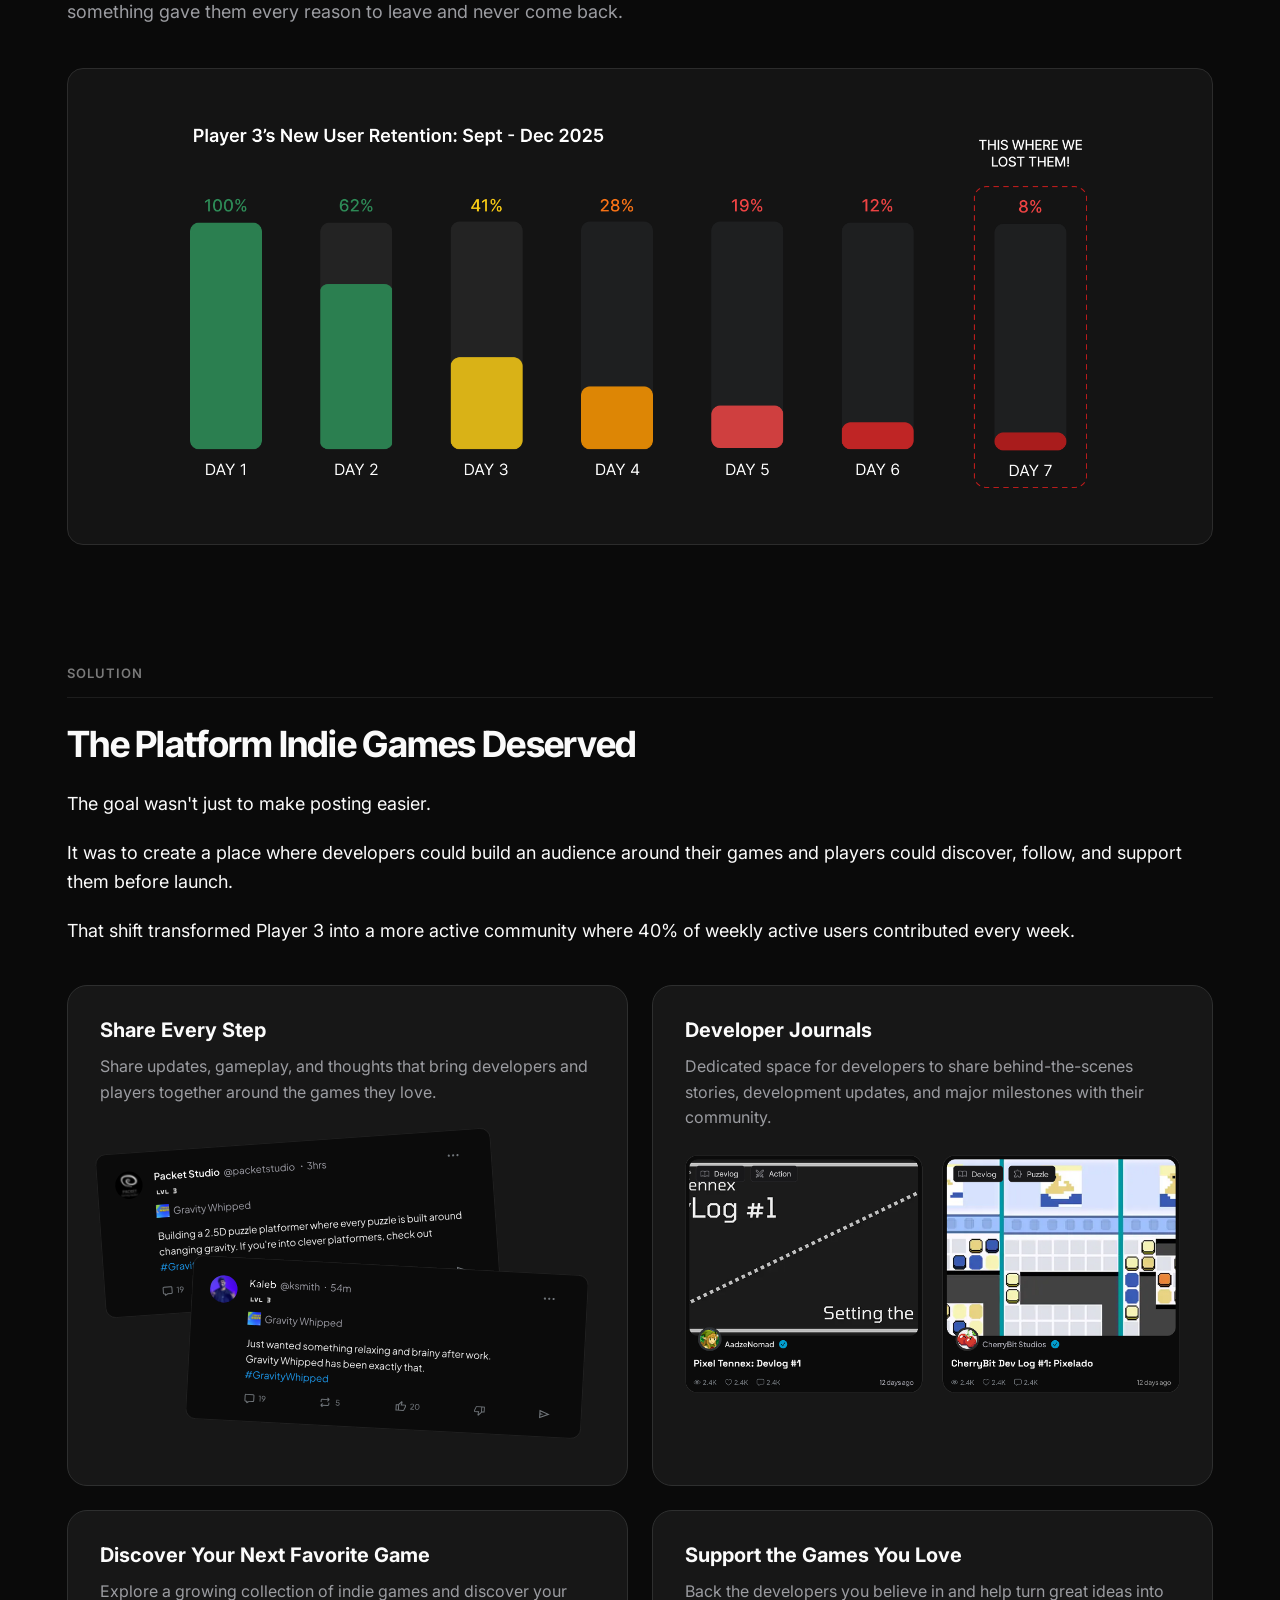
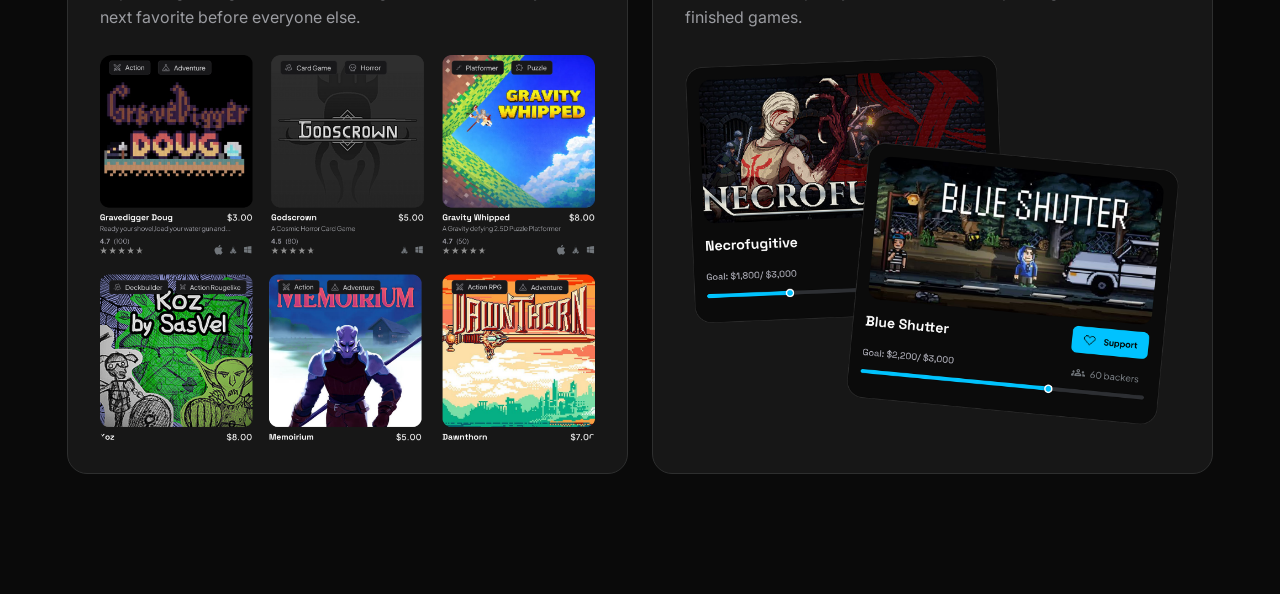
==== commit 4fff3508: "Player 3 case study changes" ====
--- a/player3.html
+++ b/player3.html
@@ -204,6 +204,111 @@
         </article>
       </div>
     </section>
+
+    <section class="case-context">
+      <span class="case-section__label">Context</span>
+      <hr class="case-section__divider" />
+      <h2 class="case-section__heading">The Gaming Industry Had a Blind Spot</h2>
+
+      <div class="case-section__body">
+        <p class="case-section__lead">Player 3 spotted something the entire gaming industry was ignoring.</p>
+
+        <p class="case-section__quote">
+          "There was no shared ecosystem for developers and players to connect."
+        </p>
+
+        <p class="case-section__text">
+          Developers lived across six different platforms trying to reach fans and stay relevant, while
+          players who wanted to get in early on their next hidden gem and support the creator behind it had
+          no single place to do that.
+        </p>
+
+        <p class="case-section__lead">That disconnect is exactly what Player 3 set out to fix.</p>
+      </div>
+    </section>
+
+    <section class="case-problem">
+      <span class="case-section__label">Problem</span>
+      <hr class="case-section__divider" />
+      <h2 class="case-section__heading">A significant amount of users were not returning after their first visit.</h2>
+
+      <div class="case-section__body">
+        <p class="case-section__text">
+          Both developers and gamers showed up to Player 3 looking for connection, but a platform that
+          demanded long form articles just to post something gave them every reason to leave and never come
+          back.
+        </p>
+      </div>
+
+      <div class="case-problem__chart">
+        <img src="images/Player3_Problem.png" alt="Player 3's New User Retention chart, September to December 2025" />
+      </div>
+    </section>
+
+    <section class="case-solution">
+      <span class="case-section__label">Solution</span>
+      <hr class="case-section__divider" />
+      <h2 class="case-section__heading">The Platform Indie Games Deserved</h2>
+
+      <div class="case-section__body">
+        <p class="case-section__lead">The goal wasn't just to make posting easier.</p>
+
+        <p class="case-section__lead">
+          It was to create a place where developers could build an audience around their games and players
+          could discover, follow, and support them before launch.
+        </p>
+
+        <p class="case-section__lead">
+          That shift transformed Player 3 into a more active community where 40% of weekly active users
+          contributed every week.
+        </p>
+      </div>
+
+      <div class="case-solution__grid">
+        <article class="solution-card">
+          <h3 class="solution-card__title">Share Every Step</h3>
+          <p class="solution-card__description">
+            Share updates, gameplay, and thoughts that bring developers and players together around the games
+            they love.
+          </p>
+          <div class="solution-card__media solution-card__media--wide solution-card__media--stacked">
+            <img src="images/Packet_Post.svg" alt="Packet Studio post about Gravity Whipped" class="post-svg post-svg--back" />
+            <img src="images/Kaleb_Post.svg" alt="Kaleb post about Gravity Whipped" class="post-svg post-svg--front" />
+          </div>
+        </article>
+
+        <article class="solution-card">
+          <h3 class="solution-card__title">Developer Journals</h3>
+          <p class="solution-card__description">
+            Dedicated space for developers to share behind-the-scenes stories, development updates, and major
+            milestones with their community.
+          </p>
+          <div class="solution-card__media">
+            <img src="images/Developer_cards.png" alt="Developer journal entries showing devlogs" />
+          </div>
+        </article>
+
+        <article class="solution-card">
+          <h3 class="solution-card__title">Discover Your Next Favorite Game</h3>
+          <p class="solution-card__description">
+            Explore a growing collection of indie games and discover your next favorite before everyone else.
+          </p>
+          <div class="solution-card__media">
+            <img src="images/Games_cards.png" alt="Grid of discoverable indie games" />
+          </div>
+        </article>
+
+        <article class="solution-card">
+          <h3 class="solution-card__title">Support the Games You Love</h3>
+          <p class="solution-card__description">
+            Back the developers you believe in and help turn great ideas into finished games.
+          </p>
+          <div class="solution-card__media">
+            <img src="images/Support_cards.png" alt="Game funding progress cards" />
+          </div>
+        </article>
+      </div>
+    </section>
   </main>
 </body>
 </html>
--- a/styles.css
+++ b/styles.css
@@ -1206,7 +1206,7 @@
 
 .impact-card__stat {
   margin-top: 16px;
-  font-size: 22px;
+  font-size: 24px;
   font-weight: 700;
   color: #fbfbfb;
 }
@@ -1220,17 +1220,216 @@
 
 .impact-card__description {
   margin-top: 12px;
+  font-size: 18px;
+  line-height: 1.6;
+  color: #9b9ca1;
+}
+
+@media (max-width: 860px) {
+  .case-impact {
+    padding: 80px 24px 120px;
+  }
+
+  .case-impact__grid {
+    grid-template-columns: 1fr;
+  }
+}
+
+/* ---------- Case study Context Section ---------- */
+
+.case-context {
+  position: relative;
+  z-index: 1;
+  max-width: 1194px;
+  margin: 0 auto;
+  padding: 0 24px 120px;
+}
+
+.case-section__label {
+  display: block;
+  font-size: 13px;
+  font-weight: 600;
+  letter-spacing: 0.08em;
+  text-transform: uppercase;
+  color: var(--text-muted);
+}
+
+.case-section__divider {
+  margin: 16px 0 0;
+  border: none;
+  border-top: 1px solid var(--border);
+}
+
+.case-section__heading {
+  margin-top: 24px;
+  font-family: 'Inter Tight', 'Inter', sans-serif;
+  font-weight: 700;
+  letter-spacing: -0.02em;
+  font-size: clamp(28px, 4vw, 36px);
+  color: #fafafa;
+}
+
+.case-section__body {
+  margin-top: 24px;
+}
+
+.case-section__body > * + * {
+  margin-top: 20px;
+}
+
+.case-section__lead {
+  font-size: 18px;
+  line-height: 1.6;
+  color: #fbfbfb;
+}
+
+.case-section__quote {
+  font-size: 19px;
+  font-style: italic;
+  font-weight: 700;
+  line-height: 1.5;
+  color: #fbfbfb;
+}
+
+.case-section__text {
+  font-size: 18px;
+  line-height: 1.7;
+  color: #9b9ca1;
+}
+
+@media (max-width: 640px) {
+  .case-context {
+    padding-bottom: 80px;
+  }
+}
+
+/* ---------- Case study: Problem ---------- */
+
+.case-problem {
+  position: relative;
+  z-index: 1;
+  max-width: 1194px;
+  margin: 0 auto;
+  padding: 0 24px 120px;
+}
+
+.case-problem__chart {
+  margin-top: 40px;
+  background: #141414;
+  border: 1px solid #2c2c2c;
+  border-radius: 16px;
+  padding: 56px 48px;
+}
+
+.case-problem__chart img {
+  display: block;
+  width: 100%;
+  max-width: 900px;
+  margin: 0 auto;
+  height: auto;
+}
+
+@media (max-width: 640px) {
+  .case-problem {
+    padding-bottom: 80px;
+  }
+
+  .case-problem__chart {
+    padding: 20px;
+  }
+}
+
+/* ---------- Case study: Solution ---------- */
+
+.case-solution {
+  position: relative;
+  z-index: 1;
+  max-width: 1194px;
+  margin: 0 auto;
+  padding: 0 24px 120px;
+}
+
+.case-solution__grid {
+  margin-top: 40px;
+  display: grid;
+  grid-template-columns: 1fr 1fr;
+  gap: 24px;
+}
+
+.solution-card {
+  display: flex;
+  flex-direction: column;
+  background: #171717;
+  border: 1px solid #2e2f2f;
+  border-radius: 20px;
+  padding: 32px;
+  overflow: hidden;
+}
+
+.solution-card__title {
+  font-size: 20px;
+  font-weight: 700;
+  color: #fbfbfb;
+}
+
+.solution-card__description {
+  margin-top: 12px;
   font-size: 16px;
   line-height: 1.6;
   color: #9b9ca1;
 }
 
+.solution-card__media {
+  margin-top: 24px;
+  border-radius: 12px;
+  overflow: hidden;
+}
+
+.solution-card__media img {
+  display: block;
+  width: 100%;
+  height: auto;
+}
+
+.solution-card__media--stacked {
+  position: relative;
+  margin-top: 28px;
+  height: 320px;
+  overflow: visible;
+}
+
+.solution-card__media--stacked .post-svg {
+  position: absolute;
+  width: 80%;
+  height: auto;
+}
+
+.solution-card__media--stacked .post-svg--back {
+  top: 8px;
+  left: 0;
+  transform: rotate(-4deg);
+}
+
+.solution-card__media--stacked .post-svg--front {
+  top: 132px;
+  left: 18%;
+  transform: rotate(3deg);
+}
+
+@media (max-width: 640px) {
+  .solution-card__media--stacked {
+    min-height: 240px;
+  }
+}
+
 @media (max-width: 860px) {
-  .case-impact {
-    padding: 80px 24px 120px;
-  }
-
-  .case-impact__grid {
+  .case-solution__grid {
     grid-template-columns: 1fr;
   }
+}
+
+@media (max-width: 640px) {
+  .case-solution {
+    padding-bottom: 80px;
+  }
 }
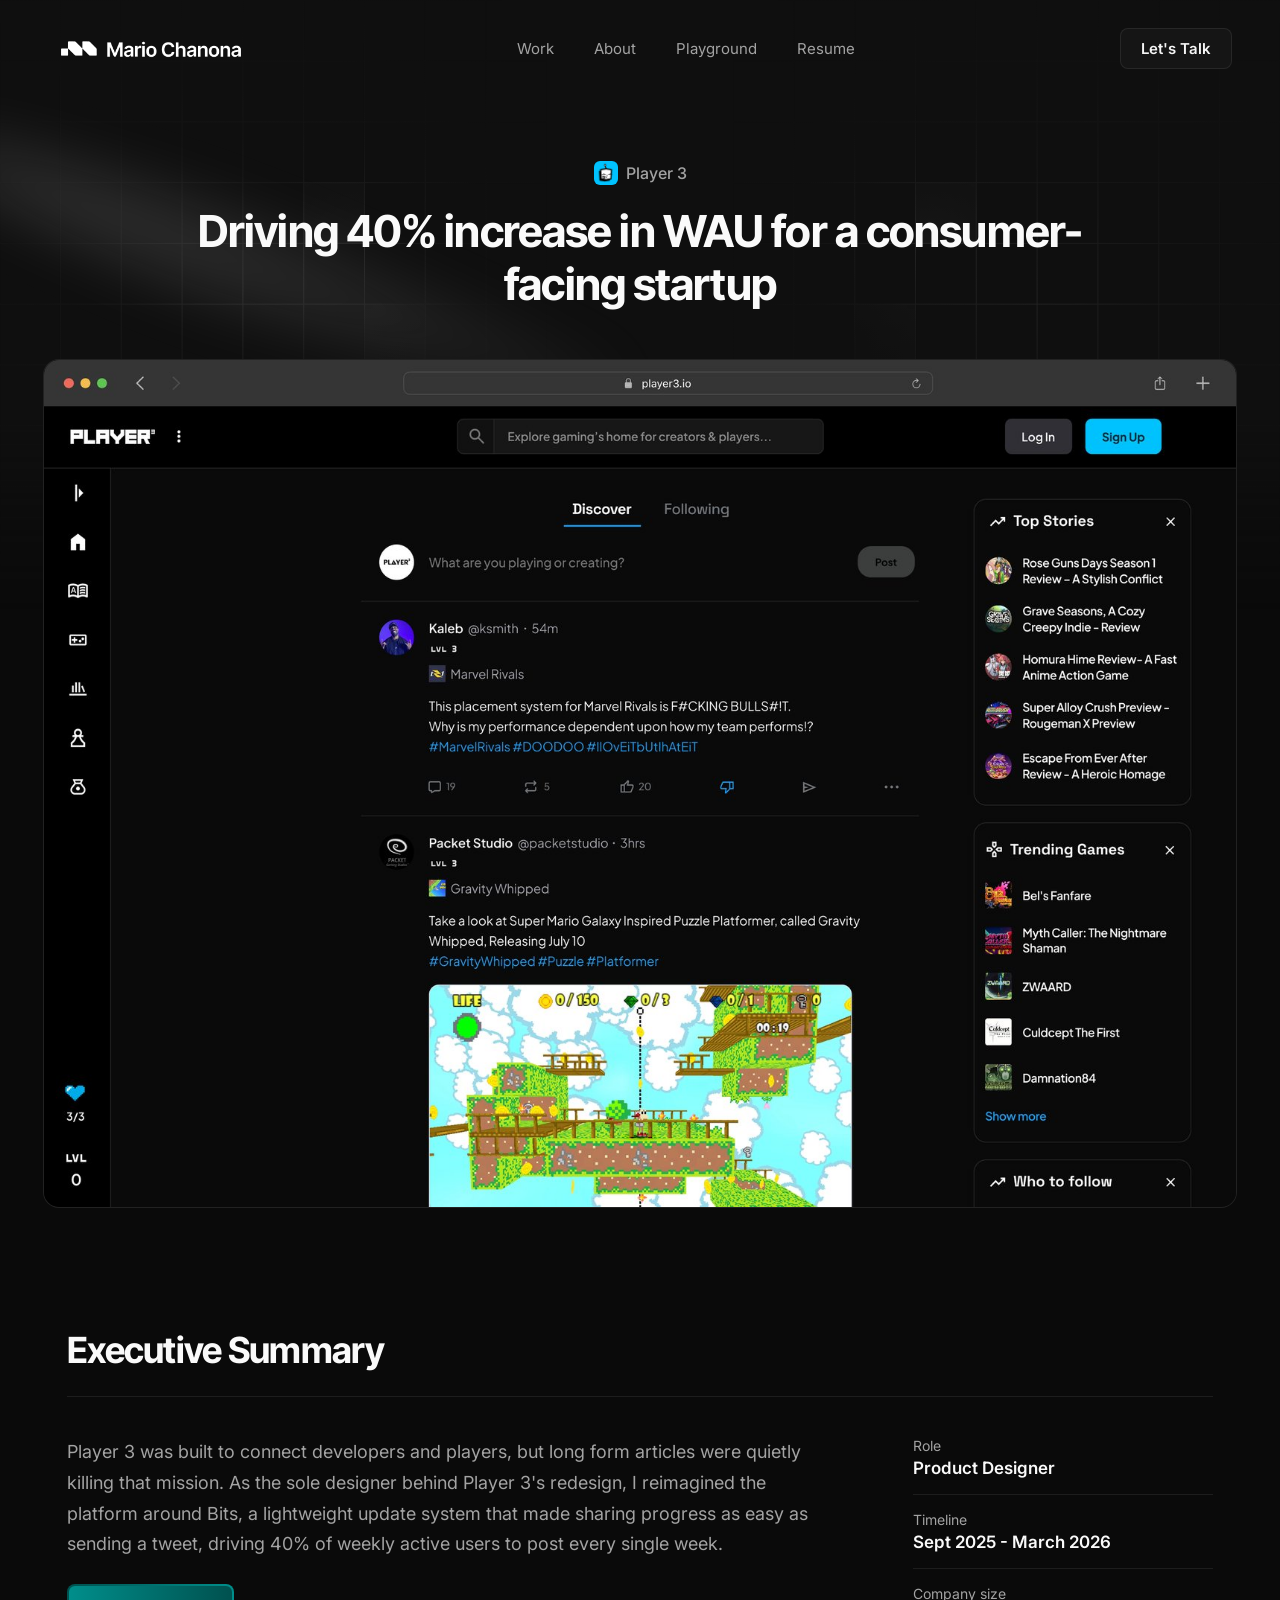
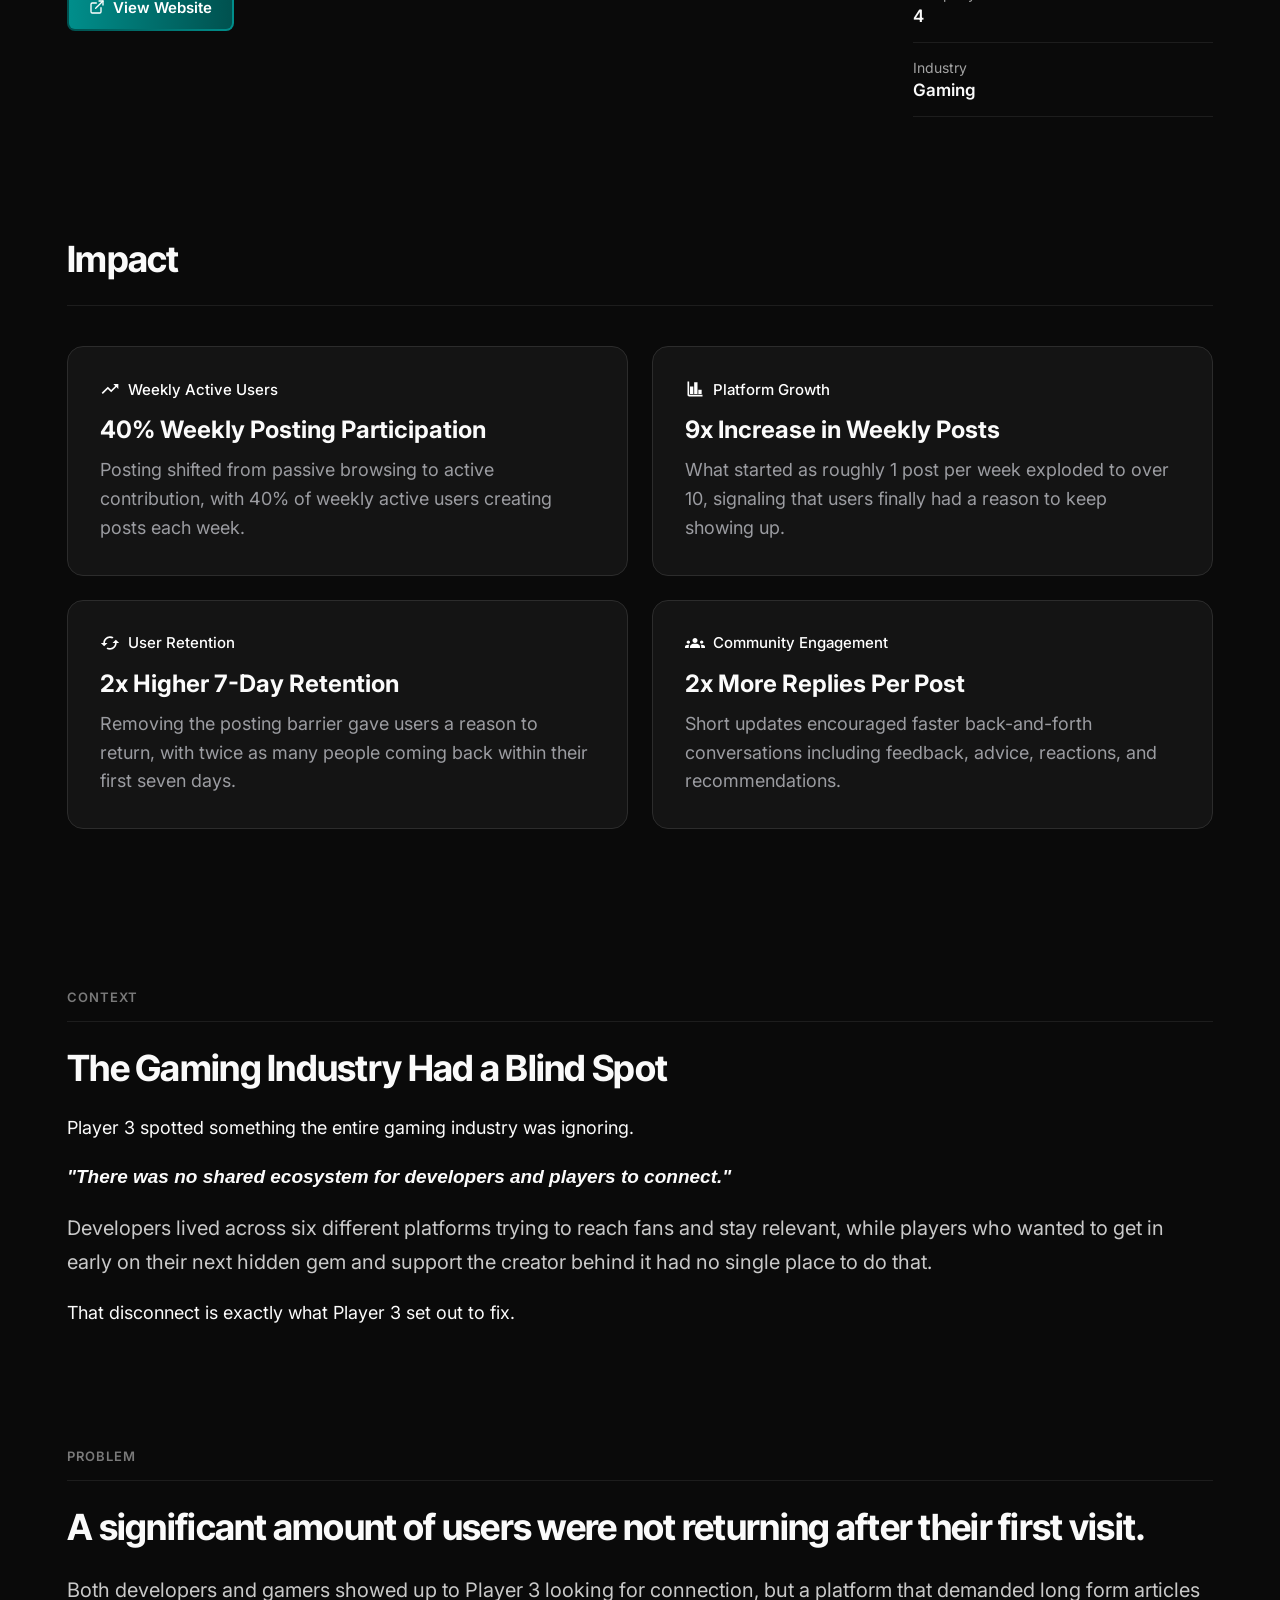
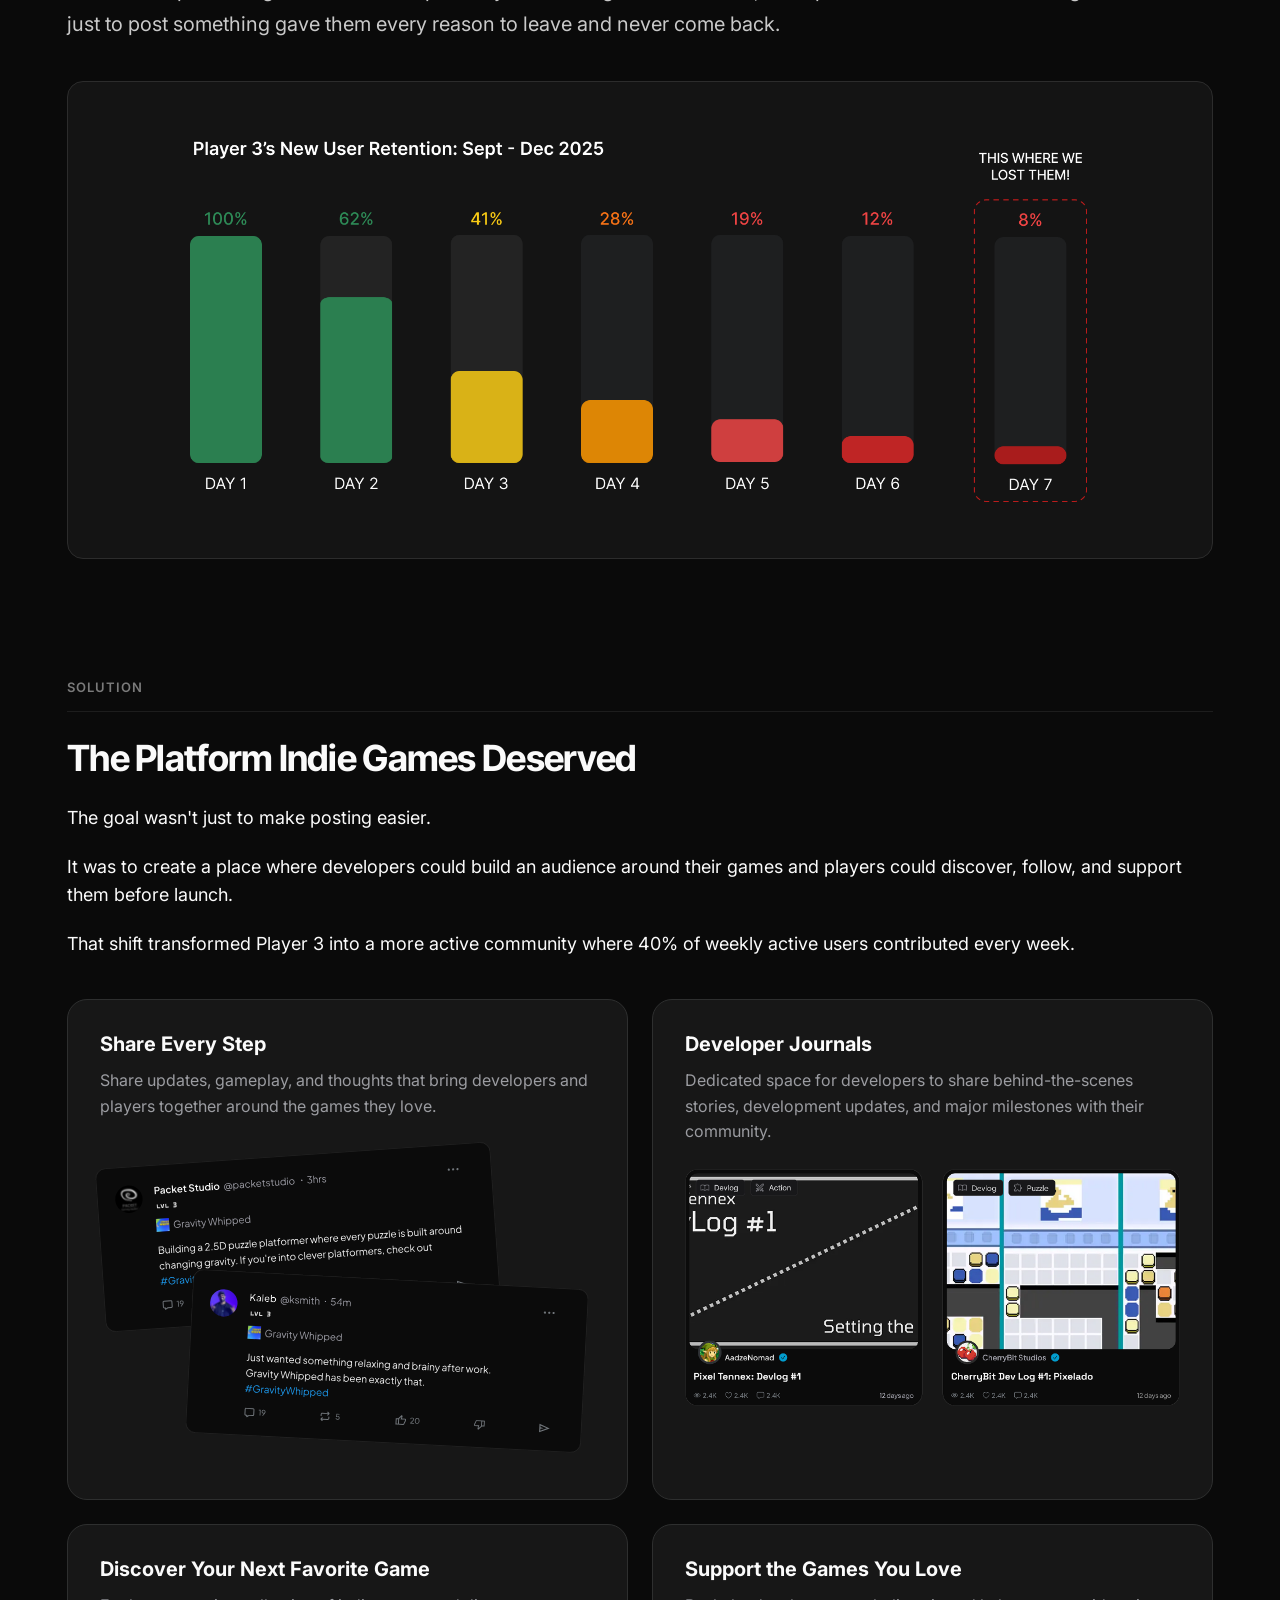
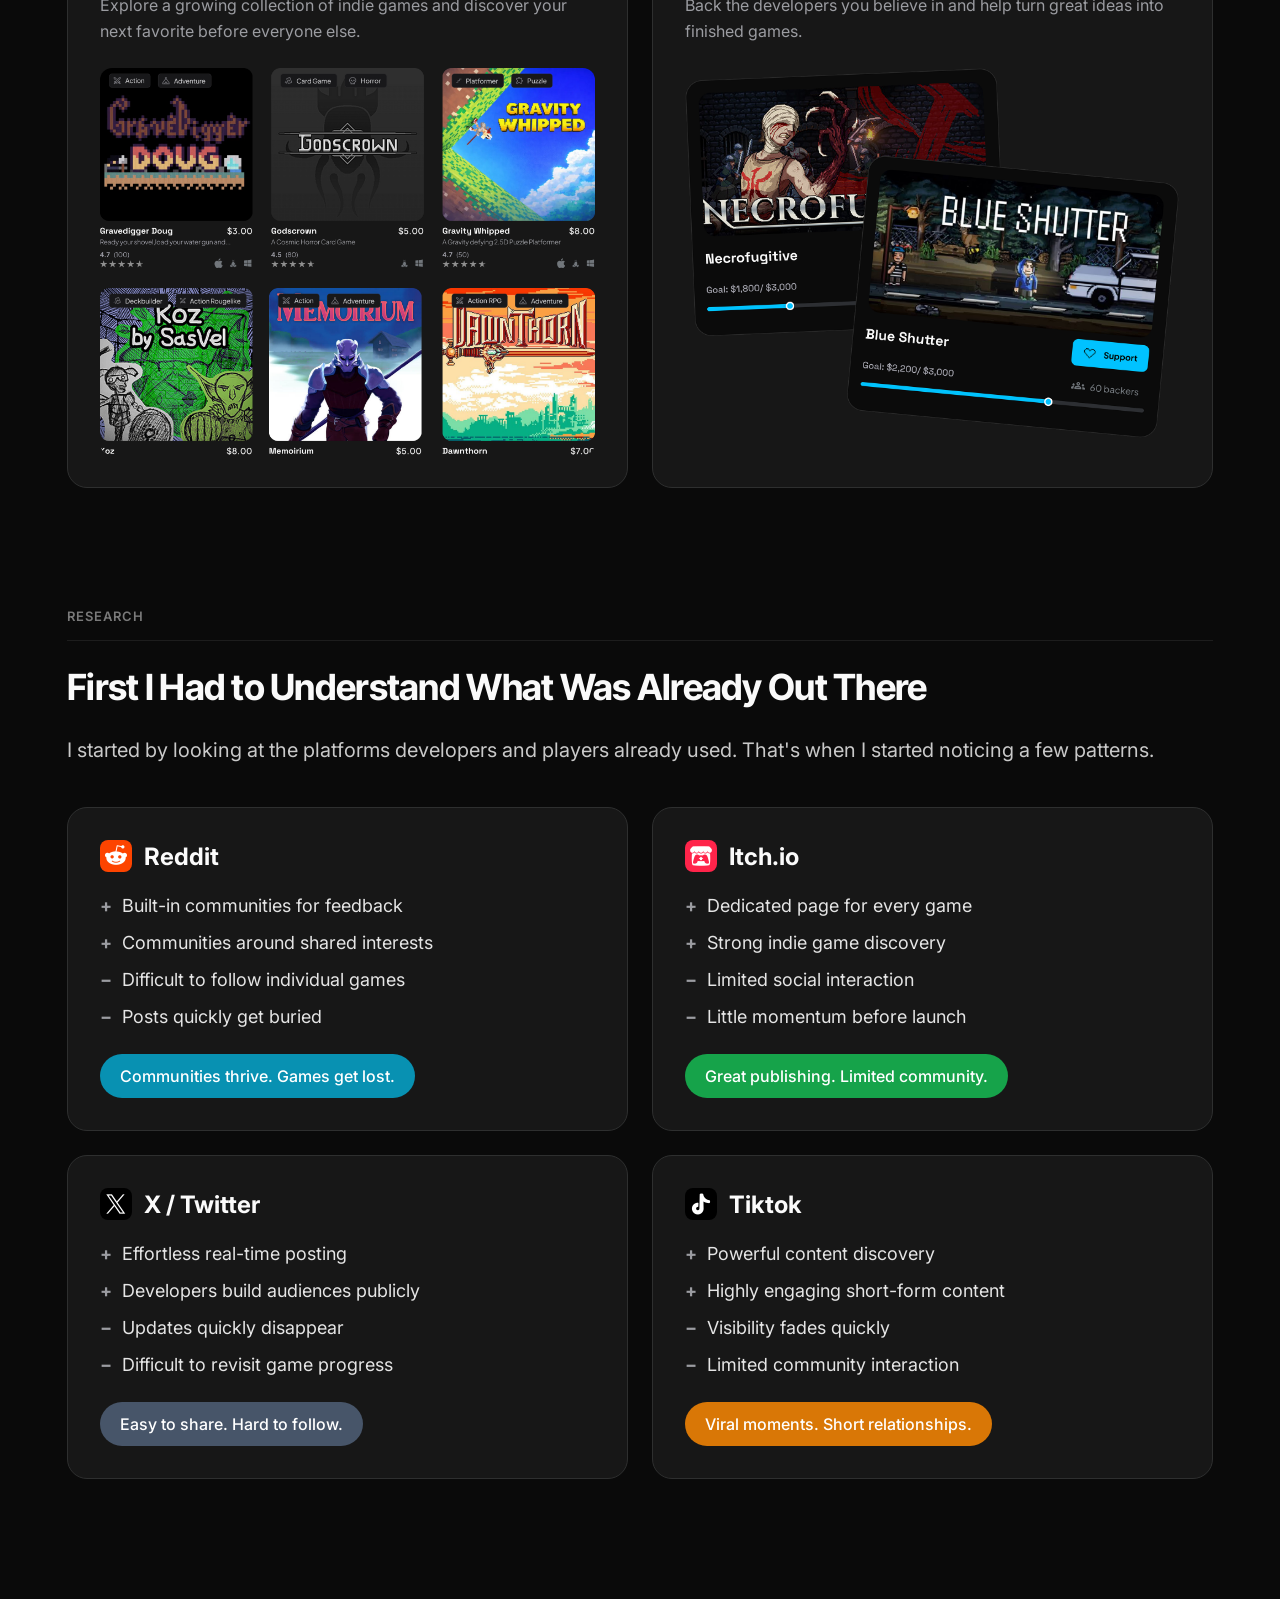
==== commit 2b58c7ef: "Research Section" ====
--- a/player3.html
+++ b/player3.html
@@ -309,6 +309,77 @@
         </article>
       </div>
     </section>
+
+    <section class="case-research">
+      <span class="case-section__label">Research</span>
+      <hr class="case-section__divider" />
+      <h2 class="case-section__heading">First I Had to Understand What Was Already Out There</h2>
+
+      <div class="case-section__body">
+        <p class="case-section__text">
+          I started by looking at the platforms developers and players already used. That's when I started
+          noticing a few patterns.
+        </p>
+      </div>
+
+      <div class="research-grid">
+        <article class="research-card">
+          <div class="research-card__header">
+            <img src="images/Reddit_Badge.png" alt="Reddit" class="research-card__icon" />
+            <h3 class="research-card__name">Reddit</h3>
+          </div>
+          <ul class="research-card__list">
+            <li class="research-card__item research-card__item--pro">Built-in communities for feedback</li>
+            <li class="research-card__item research-card__item--pro">Communities around shared interests</li>
+            <li class="research-card__item research-card__item--con">Difficult to follow individual games</li>
+            <li class="research-card__item research-card__item--con">Posts quickly get buried</li>
+          </ul>
+          <span class="research-card__badge" style="background:#0891b2;">Communities thrive. Games get lost.</span>
+        </article>
+
+        <article class="research-card">
+          <div class="research-card__header">
+            <img src="images/Itch_Badge.png" alt="Itch.io" class="research-card__icon" />
+            <h3 class="research-card__name">Itch.io</h3>
+          </div>
+          <ul class="research-card__list">
+            <li class="research-card__item research-card__item--pro">Dedicated page for every game</li>
+            <li class="research-card__item research-card__item--pro">Strong indie game discovery</li>
+            <li class="research-card__item research-card__item--con">Limited social interaction</li>
+            <li class="research-card__item research-card__item--con">Little momentum before launch</li>
+          </ul>
+          <span class="research-card__badge" style="background:#16a34a;">Great publishing. Limited community.</span>
+        </article>
+
+        <article class="research-card">
+          <div class="research-card__header">
+            <img src="images/X_Badge.png" alt="X / Twitter" class="research-card__icon" />
+            <h3 class="research-card__name">X / Twitter</h3>
+          </div>
+          <ul class="research-card__list">
+            <li class="research-card__item research-card__item--pro">Effortless real-time posting</li>
+            <li class="research-card__item research-card__item--pro">Developers build audiences publicly</li>
+            <li class="research-card__item research-card__item--con">Updates quickly disappear</li>
+            <li class="research-card__item research-card__item--con">Difficult to revisit game progress</li>
+          </ul>
+          <span class="research-card__badge" style="background:#475569;">Easy to share. Hard to follow.</span>
+        </article>
+
+        <article class="research-card">
+          <div class="research-card__header">
+            <img src="images/Tik_Badge.png" alt="Tiktok" class="research-card__icon" />
+            <h3 class="research-card__name">Tiktok</h3>
+          </div>
+          <ul class="research-card__list">
+            <li class="research-card__item research-card__item--pro">Powerful content discovery</li>
+            <li class="research-card__item research-card__item--pro">Highly engaging short-form content</li>
+            <li class="research-card__item research-card__item--con">Visibility fades quickly</li>
+            <li class="research-card__item research-card__item--con">Limited community interaction</li>
+          </ul>
+          <span class="research-card__badge" style="background:#d97706;">Viral moments. Short relationships.</span>
+        </article>
+      </div>
+    </section>
   </main>
 </body>
 </html>
--- a/styles.css
+++ b/styles.css
@@ -1292,9 +1292,9 @@
 }
 
 .case-section__text {
-  font-size: 18px;
+  font-size: 20px;
   line-height: 1.7;
-  color: #9b9ca1;
+  color: #C9C9C9;
 }
 
 @media (max-width: 640px) {
@@ -1432,4 +1432,104 @@
   .case-solution {
     padding-bottom: 80px;
   }
+}
+
+/* ---------- Case study: Research ---------- */
+
+.case-research {
+  position: relative;
+  z-index: 1;
+  max-width: 1194px;
+  margin: 0 auto;
+  padding: 0 24px 120px;
+}
+
+.research-grid {
+  margin-top: 40px;
+  display: grid;
+  grid-template-columns: 1fr 1fr;
+  gap: 24px;
+}
+
+.research-card {
+  display: flex;
+  flex-direction: column;
+  background: #171717;
+  border: 1px solid #2e2f2f;
+  border-radius: 20px;
+  padding: 32px;
+}
+
+.research-card__header {
+  display: flex;
+  align-items: center;
+  gap: 12px;
+}
+
+.research-card__icon {
+  display: block;
+  flex-shrink: 0;
+  width: 32px;
+  height: 32px;
+  border-radius: 8px;
+  object-fit: cover;
+}
+
+.research-card__name {
+  font-size: 24px;
+  font-weight: 700;
+  color: #fbfbfb;
+}
+
+.research-card__list {
+  margin-top: 20px;
+  list-style: none;
+  display: flex;
+  flex-direction: column;
+  gap: 10px;
+}
+
+.research-card__item {
+  position: relative;
+  padding-left: 22px;
+  font-size: 18px;
+  line-height: 1.5;
+  color: #e5e5e5;
+}
+
+.research-card__item::before {
+  position: absolute;
+  left: 0;
+  font-weight: 700;
+  color: #9b9ca1;
+}
+
+.research-card__item--pro::before {
+  content: '+';
+}
+
+.research-card__item--con::before {
+  content: '\2212'; /* proper minus sign, not a hyphen */
+}
+
+.research-card__badge {
+  align-self: flex-start;
+  margin-top: 24px;
+  padding: 12px 20px;
+  border-radius: 999px;
+  font-size: 16px;
+  font-weight: 500;
+  color: #ffffff;
+}
+
+@media (max-width: 860px) {
+  .research-grid {
+    grid-template-columns: 1fr;
+  }
+}
+
+@media (max-width: 640px) {
+  .case-research {
+    padding-bottom: 80px;
+  }
 }
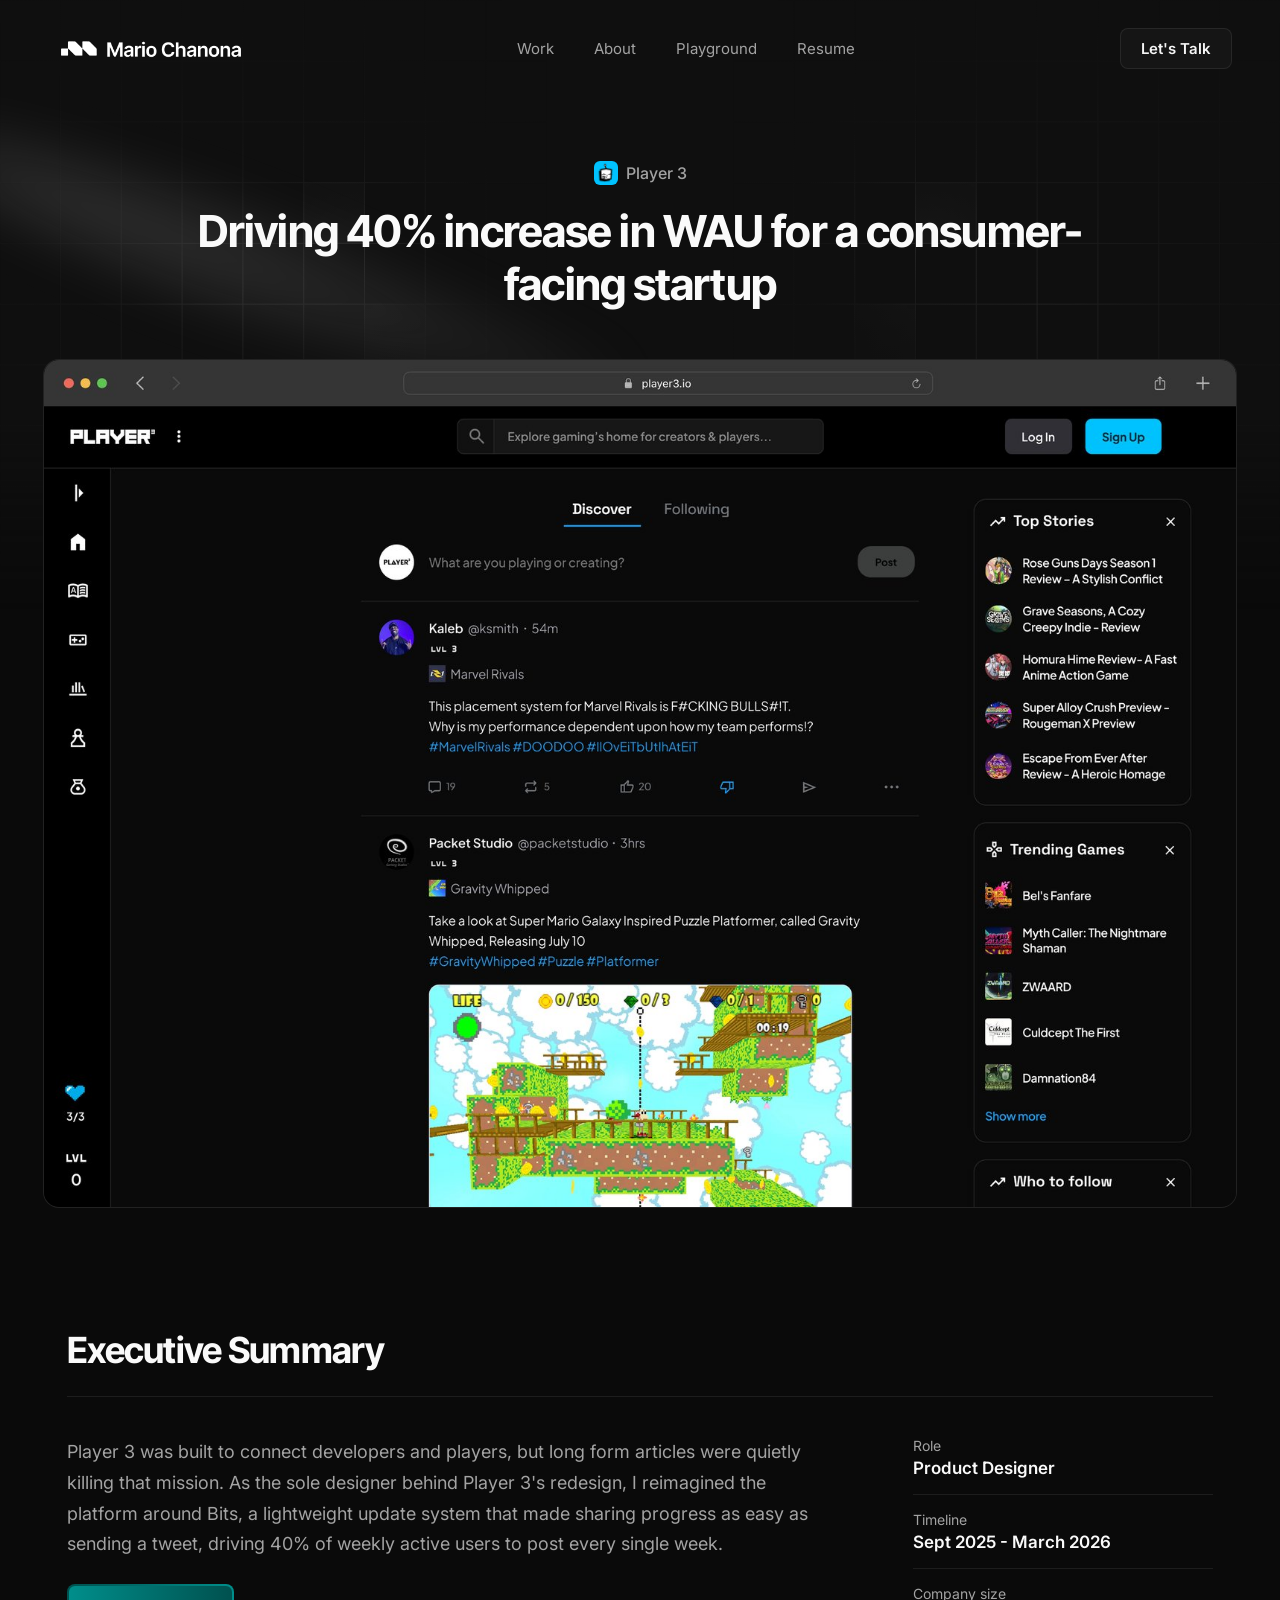
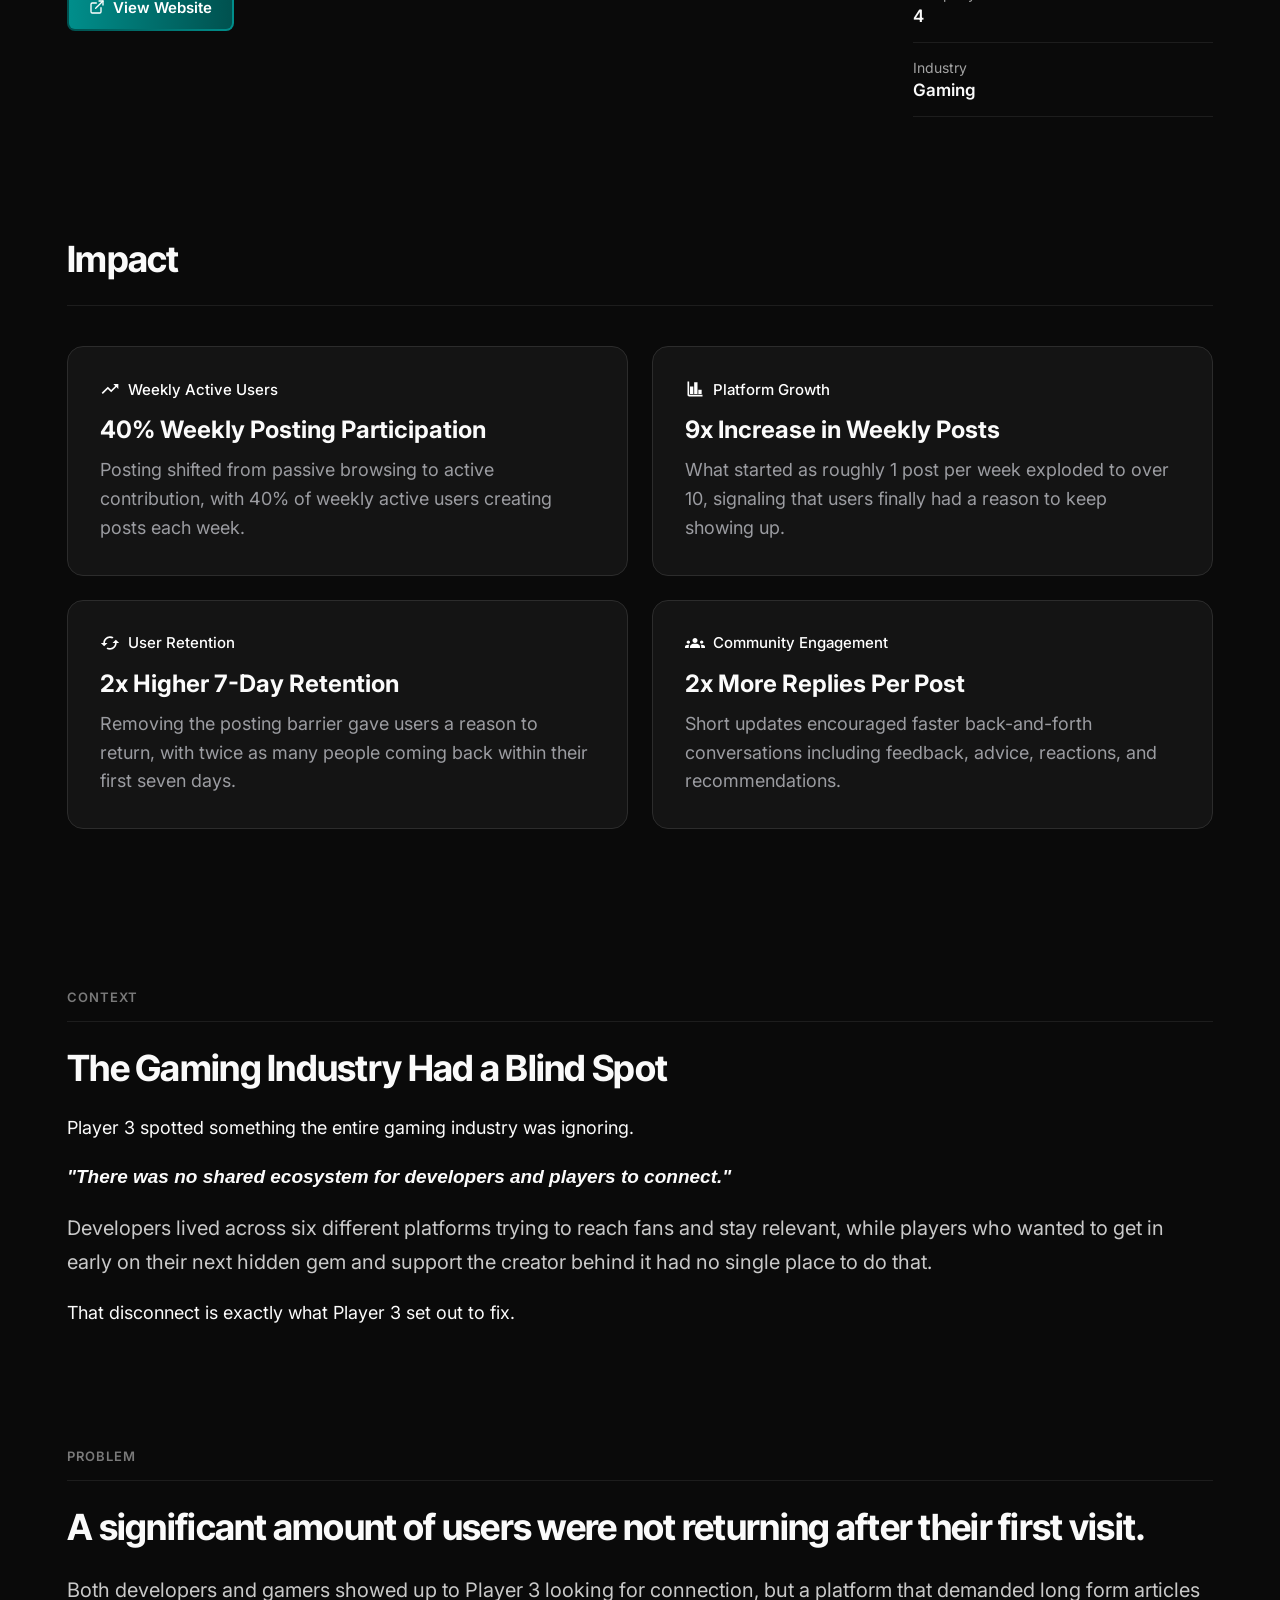
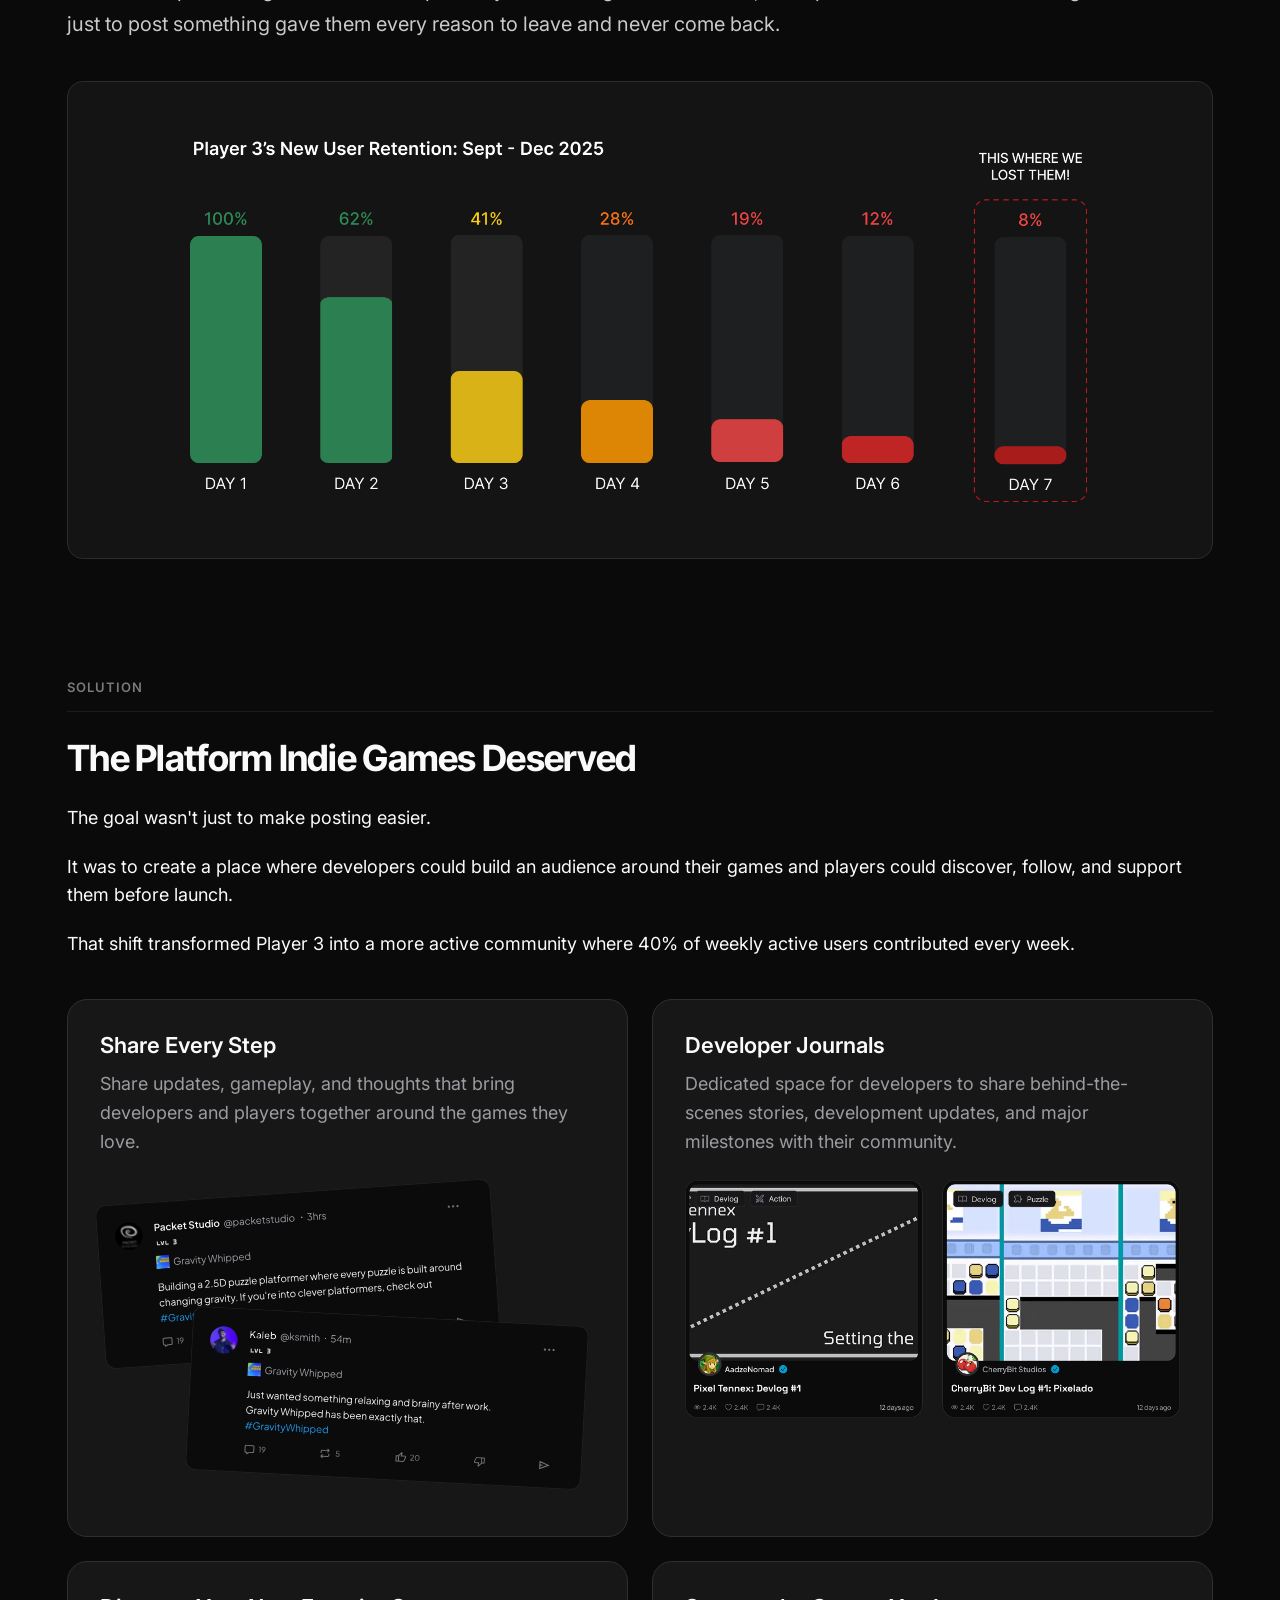
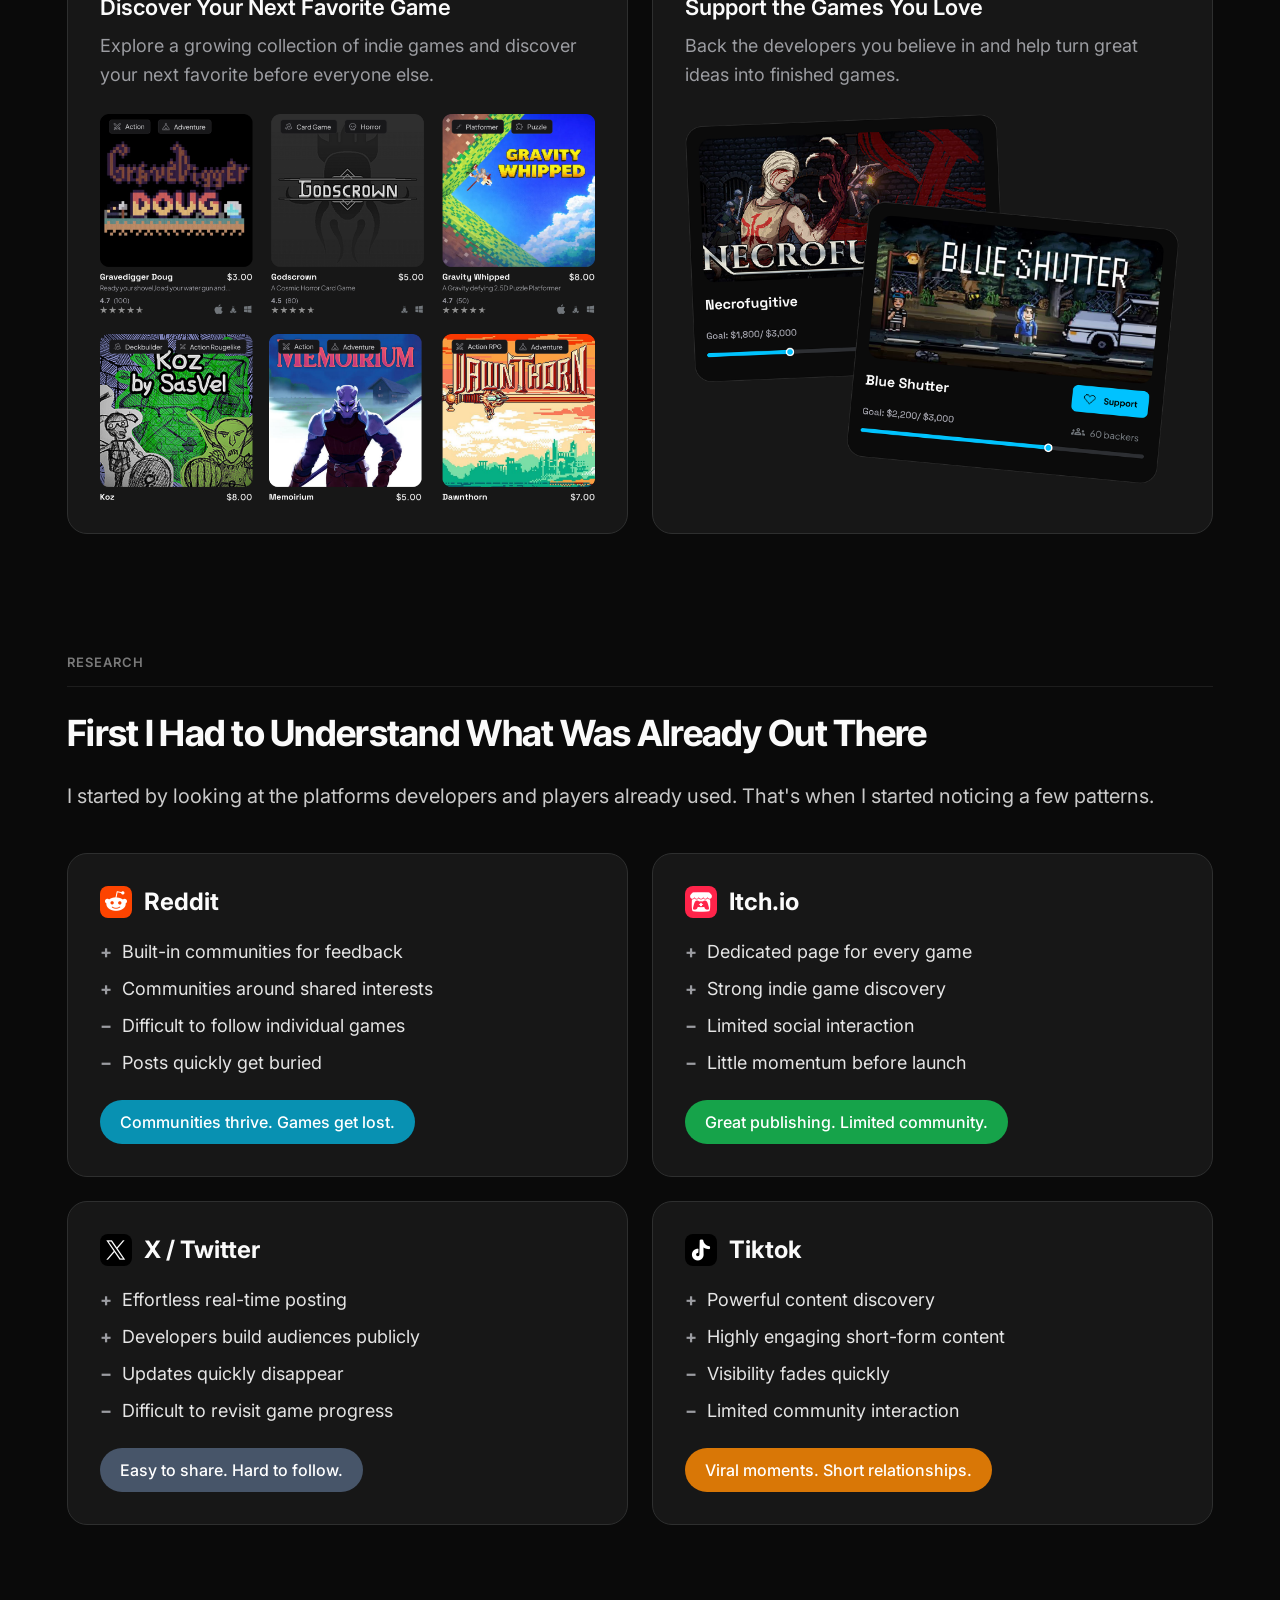
==== commit 51c843b5: "Research & Solution Section Updates" ====
--- a/player3.html
+++ b/player3.html
@@ -293,7 +293,7 @@
           <p class="solution-card__description">
             Explore a growing collection of indie games and discover your next favorite before everyone else.
           </p>
-          <div class="solution-card__media">
+          <div class="solution-card__media solution-card__media--games">
             <img src="images/Games_cards.png" alt="Grid of discoverable indie games" />
           </div>
         </article>
--- a/styles.css
+++ b/styles.css
@@ -1363,18 +1363,17 @@
   border: 1px solid #2e2f2f;
   border-radius: 20px;
   padding: 32px;
-  overflow: hidden;
 }
 
 .solution-card__title {
-  font-size: 20px;
-  font-weight: 700;
+  font-size: 22px;
+  font-weight: 600;
   color: #fbfbfb;
 }
 
 .solution-card__description {
   margin-top: 12px;
-  font-size: 16px;
+  font-size: 18px;
   line-height: 1.6;
   color: #9b9ca1;
 }
@@ -1389,6 +1388,11 @@
   display: block;
   width: 100%;
   height: auto;
+}
+
+.solution-card__media--games {
+  border-radius: 0;
+  overflow: visible;
 }
 
 .solution-card__media--stacked {
